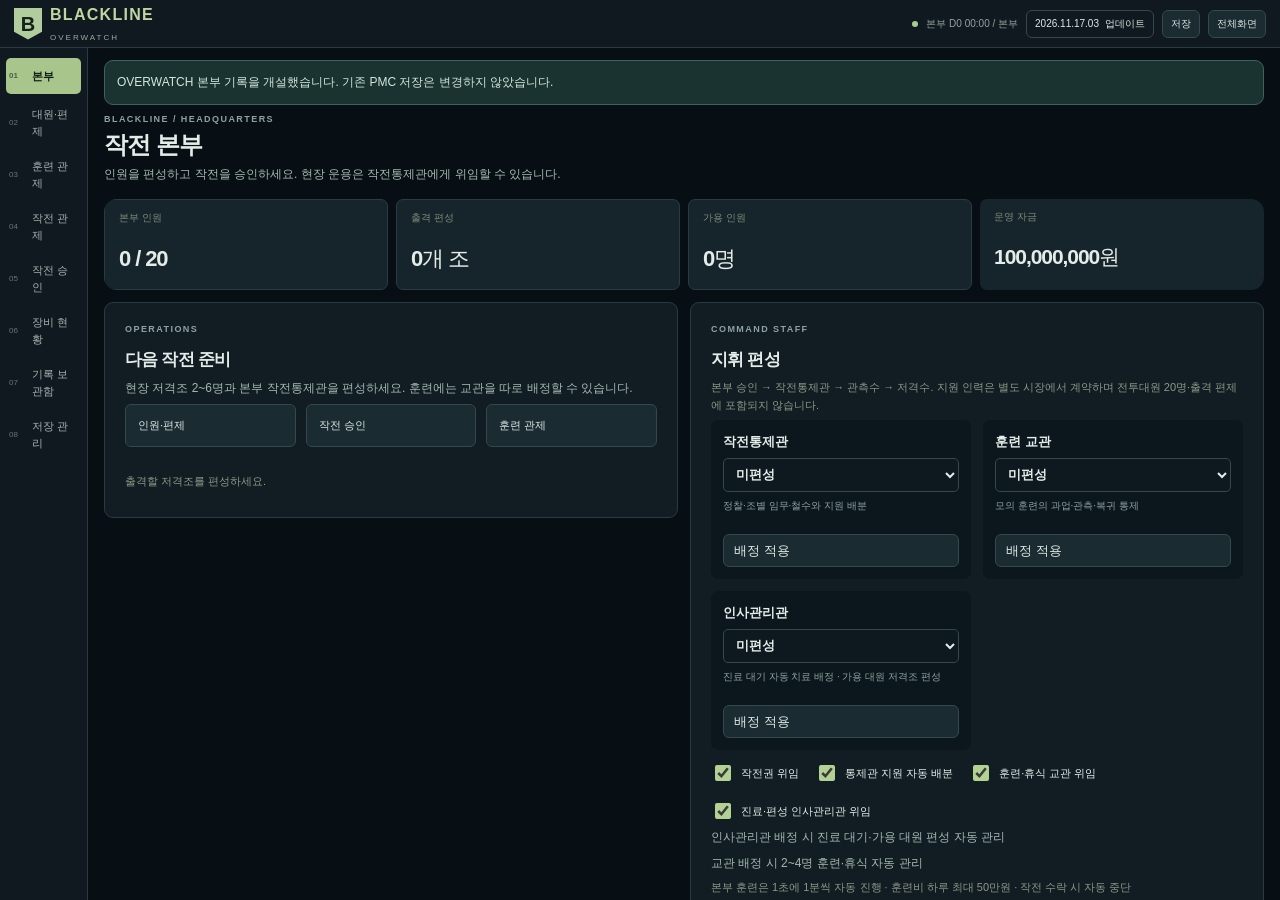
==== index.html @ 2263d729 "Add independent HQ infantry, ordnance, suppression and postpaid operations" ====
<!doctype html>
<html lang="ko">
<head>
<meta charset="utf-8">
<meta name="viewport" content="width=device-width,initial-scale=1,maximum-scale=1,user-scalable=no,viewport-fit=cover">
<meta name="theme-color" content="#0b141a">
<meta name="description" content="BLACKLINE: OVERWATCH — 본부에서 관측수에게 명령하는 저격팀 지휘 시뮬레이션. 실시간 자율 지휘, 입체 전투지도와 시가지, 자세별 대원·교전·피격·처치 연출.">
<meta name="apple-mobile-web-app-capable" content="yes">
<meta name="apple-mobile-web-app-status-bar-style" content="black-translucent">
<title>BLACKLINE: OVERWATCH</title>
<link rel="stylesheet" href="overwatch/app.css?v=2026111703">
<script defer src="overwatch/page-gestures.js?v=2026111703"></script>
<script defer src="save-codec.js?v=2026111703"></script>
<script defer src="overwatch/core.js?v=2026111703"></script>
<script defer src="overwatch/personnel.js?v=2026111703"></script>
<script defer src="overwatch/maps.js?v=2026111703"></script>
<script defer src="overwatch/geometry.js?v=2026111703"></script>
<script defer src="overwatch/command.js?v=2026111703"></script>
<script defer src="overwatch/battle.js?v=2026111703"></script>
<script defer src="overwatch/ordnance.js?v=2026111703"></script>
<script defer src="overwatch/agency.js?v=2026111703"></script>
<script defer src="overwatch/infantry.js?v=2026111703"></script>
<script defer src="overwatch/missions.js?v=2026111703"></script>
<script defer src="overwatch/command-staff.js?v=2026111703"></script>
<script defer src="overwatch/command-staff-view.js?v=2026111703"></script>
<script defer src="overwatch/realtime.js?v=2026111703"></script>
<script defer src="overwatch/vendor/fflate.js?v=2026111703"></script>
<script defer src="overwatch/storage.js?v=2026111703"></script>
<script defer src="overwatch/personnel-view.js?v=2026111703"></script>
<script defer src="overwatch/command-view.js?v=2026111703"></script>
<script defer src="overwatch/vendor/three.min.js?v=2026111703"></script>
<script defer src="overwatch/motion.js?v=2026111703"></script>
<script defer src="overwatch/sprites.js?v=2026111703"></script>
<script defer src="overwatch/illustrated-renderer.js?v=2026111703"></script>
<script defer src="overwatch/field-renderer.js?v=2026111703"></script>
<script defer src="overwatch/audio.js?v=2026111703"></script>
<script defer src="overwatch/field-view.js?v=2026111703"></script>
<script defer src="overwatch/missions-view.js?v=2026111703"></script>
<script defer src="overwatch/updates.js?v=2026111703"></script>
<script defer src="overwatch/app.js?v=2026111703"></script>
<link rel="stylesheet" href="overwatch/game-shell.css?v=2026111703">
</head>
<body>
<a class="skip-link" href="#main">본문으로 이동</a>
<div id="overwatch-root"><main><h1>BLACKLINE: OVERWATCH</h1><p>본부 기록을 불러오는 중입니다.</p></main></div>
<noscript>본부와 저장 관리를 사용하려면 JavaScript를 켜 주세요. 기존 저장 데이터는 변경되지 않습니다.</noscript>
</body>
</html>
---- overwatch/app.css ----
:root {
  color-scheme: light;
  --bg: #f2f4ef;
  --paper: #fff;
  --ink: #24382e;
  --muted: #748177;
  --line: #dde4dc;
  --accent: #43604b;
  --soft: #eaf0e7;
  font-family:
    ui-sans-serif,
    -apple-system,
    BlinkMacSystemFont,
    "Segoe UI",
    "Apple SD Gothic Neo",
    "Malgun Gothic",
    sans-serif;
  font-size: 14px;
}
* {
  box-sizing: border-box;
}
body {
  margin: 0;
  background: var(--bg);
  color: var(--ink);
}
button,
input {
  font: inherit;
}
button,
.file-button {
  border: 1px solid #d6dfd3;
  background: #fff;
  color: var(--accent);
  border-radius: 9px;
  padding: 11px 15px;
  cursor: pointer;
  text-align: left;
  line-height: 1.4;
}
button:hover,
.file-button:hover {
  background: var(--soft);
}
button:disabled {
  cursor: default;
  opacity: 0.45;
}
button:focus-visible,
a:focus-visible,
input:focus-visible,
.file-button:focus-within {
  outline: 3px solid #78a29a;
  outline-offset: 3px;
}
a {
  color: inherit;
}
p {
  line-height: 1.8;
  margin: 12px 0;
  color: #66746a;
}
h1,
h2,
h3 {
  font-weight: 650;
  letter-spacing: -0.045em;
  line-height: 1.3;
  margin: 0 0 14px;
}
h1 {
  font-size: 34px;
}
h2 {
  font-size: 20px;
}
h3 {
  font-size: 15px;
}
small {
  font-size: 11px;
}
.topbar {
  height: 90px;
  border-bottom: 1px solid var(--line);
  display: flex;
  align-items: center;
  justify-content: space-between;
  gap: 20px;
  padding: 0 36px;
  background: #fafcf8;
  position: relative;
  z-index: 3;
}
.brand {
  display: flex;
  gap: 12px;
  align-items: center;
  text-decoration: none;
  font-size: 19px;
  font-weight: 780;
  letter-spacing: 0.08em;
  white-space: nowrap;
}
.brand small {
  display: block;
  margin-top: 5px;
  font-size: 10px;
  font-weight: 500;
  letter-spacing: 0.35em;
  color: #7b8e77;
}
.brand-emblem {
  width: 40px;
  height: 44px;
  display: grid;
  place-items: center;
  background: #42604a;
  color: #fff;
  clip-path: polygon(0 0, 100% 0, 100% 76%, 50% 100%, 0 76%);
  font-size: 23px;
  letter-spacing: 0;
}
.topbar-status {
  display: flex;
  align-items: center;
  gap: 9px;
  font-size: 11px;
  color: var(--muted);
}
.status-dot {
  width: 6px;
  height: 6px;
  background: #8da385;
  border-radius: 50%;
}
.quiet {
  padding: 8px 10px;
  background: transparent;
  font-size: 11px;
}
.workspace {
  display: grid;
  grid-template-columns: 220px minmax(0, 1fr);
  max-width: 1660px;
  margin: auto;
  min-height: calc(100dvh - 90px);
}
.sidebar {
  border-right: 1px solid var(--line);
  padding: 38px 22px;
  display: flex;
  flex-direction: column;
  gap: 26px;
}
.eyebrow {
  display: block;
  font-size: 10px;
  letter-spacing: 0.16em;
  color: #7c8b79;
  font-weight: 550;
}
.sidebar > .eyebrow {
  font-size: 9px;
  letter-spacing: 0.1em;
}
.sidebar nav {
  display: flex;
  flex-direction: column;
  gap: 8px;
}
.sidebar nav button {
  border: 0;
  background: transparent;
  padding: 15px 12px;
  color: #7b887b;
  font-size: 12px;
  display: flex;
  gap: 14px;
  align-items: center;
}
.sidebar nav button span {
  font-size: 10px;
  color: #a1ac9d;
}
.sidebar nav button[aria-current] {
  background: #e3ebde;
  color: #3e5e43;
  font-weight: 700;
}
.sidebar-foot {
  margin-top: auto;
  line-height: 2;
  font-size: 9px;
  letter-spacing: 0.08em;
  color: #8b9887;
  padding: 35px 12px 0;
  border-top: 1px solid var(--line);
}
main {
  padding: 32px 38px 20px;
  min-width: 0;
  outline: none;
}
.breadcrumb {
  color: #899582;
  font-size: 10px;
  letter-spacing: 0.07em;
  margin-bottom: 26px;
}
.hq-hero {
  display: grid;
  grid-template-columns: 1fr 44%;
  gap: 24px;
  padding: 28px 0 38px;
  align-items: center;
}
.hq-hero h1 {
  font-size: clamp(30px, 3vw, 48px);
  line-height: 1.25;
  letter-spacing: -0.06em;
  margin-top: 20px;
}
.hq-hero p {
  font-size: 12px;
  line-height: 2;
}
.build-tag,
.status-pill {
  display: inline-block;
  color: #66805b;
  background: #e6eddf;
  border: 1px solid #d7e2ce;
  padding: 7px 11px;
  border-radius: 7px;
  font-size: 10px;
}
.terrain-preview {
  background:
    linear-gradient(0deg, #eef3e0bb, transparent 50%),
    url("../images/maps/mountain.webp") center/cover;
  min-height: 280px;
  border-radius: 18px;
  position: relative;
  border: 7px solid #fff;
  box-shadow: 0 8px 24px #20351a08;
  filter: saturate(0.6);
}
.terrain-preview span {
  position: absolute;
  bottom: 10px;
  left: 10px;
  right: 10px;
  font-size: 9px;
  line-height: 1.5;
  color: #4f6746;
  background: #ffffffd9;
  padding: 7px;
  border-radius: 5px;
}
.metrics {
  display: grid;
  grid-template-columns: repeat(4, minmax(0, 1fr));
  border: 1px solid var(--line);
  border-radius: 13px;
  background: #fff;
  margin-bottom: 27px;
  overflow: hidden;
}
.metrics article {
  display: flex;
  flex-direction: column;
  gap: 13px;
  padding: 23px;
  border-right: 1px solid var(--line);
}
.metrics article:last-child {
  border: 0;
}
.metrics small {
  color: #7f8c79;
}
.metrics strong {
  font-size: 26px;
  letter-spacing: -0.05em;
  font-weight: 550;
}
.metrics span {
  font-size: 10px;
  line-height: 1.7;
  color: #899382;
}
.two-column {
  display: grid;
  grid-template-columns: repeat(2, minmax(0, 1fr));
  gap: 20px;
}
.panel {
  background: #fff;
  border: 1px solid var(--line);
  padding: 25px;
  border-radius: 13px;
  margin-bottom: 20px;
  min-width: 0;
}
.panel > .eyebrow,
.section-heading > .eyebrow {
  margin-bottom: 13px;
}
.panel p {
  font-size: 12px;
}
.command-chain {
  padding: 0;
  list-style: none;
  margin-top: 25px;
}
.command-chain li {
  padding: 0 0 20px 22px;
  position: relative;
  border-left: 1px solid #d5dfd0;
  margin-left: 4px;
}
.command-chain li:last-child {
  padding-bottom: 0;
  border: 0;
}
.command-chain li::before {
  content: "";
  position: absolute;
  left: -4px;
  top: 5px;
  width: 7px;
  height: 7px;
  border: 1px solid #8fa484;
  background: #fff;
  border-radius: 50%;
}
.command-chain b,
.command-chain span {
  display: block;
}
.command-chain b {
  font-size: 12px;
  font-weight: 600;
}
.command-chain span {
  font-size: 11px;
  color: #8a9584;
  line-height: 1.7;
  margin-top: 7px;
}
.plain-list {
  padding-left: 18px;
  color: #75856d;
  line-height: 2.5;
  font-size: 12px;
  margin: 23px 0;
}
.muted {
  font-size: 11px !important;
  color: #8d9887 !important;
}
.page-title {
  padding: 15px 0 28px;
}
.page-title h1 {
  margin-top: 15px;
}
.page-title p {
  font-size: 12px;
}
.empty-state {
  background: #fff;
  border: 1px solid var(--line);
  border-radius: 15px;
  padding: 40px;
  margin: 12px 0 28px;
  max-width: 900px;
}
.empty-state h2 {
  margin-top: 17px;
}
.empty-state p {
  max-width: 620px;
  font-size: 13px;
}
.phase-note {
  font-size: 11px;
  color: #9aab8d;
  display: block;
  margin-top: 26px;
}
.squad-grid {
  display: grid;
  grid-template-columns: repeat(3, minmax(0, 1fr));
  gap: 16px;
}
.squad h2 {
  font-size: 17px;
  margin: 18px 0 24px;
  color: #7e9073;
}
.squad p {
  display: flex;
  justify-content: space-between;
  font-size: 11px;
  gap: 10px;
}
.squad p strong {
  font-weight: 500;
  color: #677e5d;
}
.squad small {
  font-size: 10px;
  color: #9aa78e;
  line-height: 1.8;
}
.personnel-list {
  padding: 0;
  list-style: none;
}
.personnel-list li {
  padding: 15px 0;
  display: flex;
  justify-content: space-between;
  gap: 20px;
  border-bottom: 1px solid var(--line);
}
.personnel-list li div > span {
  display: block;
  margin-top: 8px;
  font-size: 11px;
  color: #8b9b81;
}
.archive-grid {
  display: grid;
  grid-template-columns: 1fr 1fr;
  gap: 20px;
}
.archive-grid article {
  padding: 18px;
  border: 1px solid var(--line);
  border-radius: 10px;
  background: #fafcf8;
}
code {
  font-size: 10px;
  overflow-wrap: anywhere;
  color: #829276;
}
.event-log {
  list-style: none;
  padding: 0;
}
.event-log li {
  display: flex;
  gap: 22px;
  padding: 17px 0;
  border-bottom: 1px solid var(--line);
  font-size: 12px;
}
.event-log time {
  font-size: 10px;
  color: #8d9e7f;
}
.event-log small {
  display: block;
  margin-top: 10px;
  font-size: 9px;
  color: #90a080;
  overflow-wrap: anywhere;
}
.event-log strong {
  font-weight: 500;
}
.storage-summary {
  display: flex;
  justify-content: space-between;
  align-items: center;
  gap: 20px;
}
.storage-summary p,
.storage-summary small {
  overflow-wrap: anywhere;
}
.storage-summary .eyebrow {
  margin-bottom: 12px;
}
.storage-summary p {
  font-size: 11px;
}
.status-pill {
  white-space: nowrap;
  flex-shrink: 0;
}
.actions {
  display: flex;
  flex-direction: column;
  align-items: stretch;
  gap: 10px;
}
.file-button {
  position: relative;
  display: block;
  overflow: hidden;
}
.file-button input {
  position: absolute;
  inset: 0;
  opacity: 0;
  width: 100%;
  cursor: pointer;
}
.setting {
  display: flex;
  gap: 10px;
  align-items: center;
  font-size: 12px;
}
.caution {
  background: #f9faf4;
}
.notice {
  padding: 13px 17px;
  border: 1px solid #d7e3ce;
  background: #ebf2e6;
  color: #697f5b;
  border-radius: 9px;
  font-size: 12px;
  line-height: 1.9;
  margin-bottom: 18px;
  overflow-wrap: anywhere;
}
.notice.error {
  color: #966d41;
  background: #f8f0e3;
  border-color: #ecddc4;
}
.notice button {
  margin-left: 10px;
  font-size: 11px;
}
footer {
  font-size: 10px;
  color: #a1ac98;
  border-top: 1px solid var(--line);
  padding: 24px 0;
  margin-top: 34px;
  line-height: 1.8;
}
.skip-link {
  position: fixed;
  top: -60px;
  left: 16px;
  z-index: 50;
  background: #fff;
  padding: 12px;
}
.skip-link:focus {
  top: 10px;
}
[data-reduced-motion="true"] * {
  scroll-behavior: auto !important;
  transition: none !important;
  animation: none !important;
}
@media (max-width: 1050px) {
  .workspace {
    grid-template-columns: 185px minmax(0, 1fr);
  }
  main {
    padding: 26px;
  }
  .sidebar {
    padding: 32px 16px;
  }
  .hq-hero {
    grid-template-columns: 1fr;
  }
  .terrain-preview {
    min-height: 170px;
  }
  .metrics {
    grid-template-columns: 1fr 1fr;
  }
  .metrics article:nth-child(2) {
    border-right: 0;
  }
  .metrics article:nth-child(-n + 2) {
    border-bottom: 1px solid var(--line);
  }
  .two-column {
    grid-template-columns: 1fr;
  }
  .squad-grid {
    grid-template-columns: 1fr;
  }
  .storage-summary {
    align-items: flex-start;
    flex-direction: column;
  }
}
@media (max-width: 650px) {
  .topbar {
    height: auto;
    min-height: 82px;
    padding: 18px 18px;
    gap: 10px;
    flex-wrap: wrap;
  }
  .brand {
    font-size: 16px;
  }
  .brand small {
    font-size: 8px;
  }
  .brand-emblem {
    width: 33px;
    height: 37px;
    font-size: 20px;
  }
  .topbar-status {
    font-size: 9px;
    gap: 5px;
  }
  .topbar-status > span:not(.status-dot) {
    display: none;
  }
  .quiet {
    font-size: 9px;
    padding: 8px;
  }
  .workspace {
    display: block;
  }
  .sidebar {
    padding: 12px 15px;
    border: 0;
    border-bottom: 1px solid var(--line);
    background: #f8faf5;
    display: block;
  }
  .sidebar > .eyebrow,
  .sidebar-foot {
    display: none;
  }
  .sidebar nav {
    display: grid;
    grid-template-columns: repeat(3, minmax(0, 1fr));
    gap: 5px;
  }
  .sidebar nav button {
    font-size: 11px;
    padding: 10px 8px;
    gap: 7px;
    white-space: nowrap;
  }
  .sidebar nav button span {
    font-size: 8px;
  }
  main {
    padding: 22px 17px;
  }
  .breadcrumb {
    margin-bottom: 16px;
    font-size: 9px;
  }
  .hq-hero {
    padding-top: 12px;
    gap: 20px;
  }
  .hq-hero h1 {
    font-size: 34px;
  }
  .terrain-preview {
    min-height: 160px;
  }
  .metrics article {
    padding: 18px;
    gap: 10px;
  }
  .metrics strong {
    font-size: 23px;
  }
  .metrics span {
    font-size: 9px;
  }
  .panel {
    padding: 20px;
  }
  .empty-state {
    padding: 26px;
  }
  .empty-state h2 {
    font-size: 19px;
  }
  .page-title h1 {
    font-size: 28px;
  }
  .archive-grid {
    grid-template-columns: 1fr;
  }
  .event-log {
    overflow-wrap: anywhere;
  }
  footer {
    padding-bottom: env(safe-area-inset-bottom);
  }
}
/* Personnel phase: real recruitment, pair selection and HQ activities. */
.personnel-subnav {
  display: flex;
  gap: 8px;
  flex-wrap: wrap;
  margin: 0 0 22px;
}
.personnel-subnav button[aria-current] {
  background: #e3ebde;
  font-weight: 700;
}
.personnel-section-title {
  display: flex;
  justify-content: space-between;
  align-items: center;
  gap: 18px;
  flex-wrap: wrap;
}
.personnel-section-title h2 {
  margin: 8px 0;
}
.personnel-section-title button {
  font-size: 12px;
}
.hq-activities {
  border-color: #cfdcc9;
  background: #fafdf7;
}
.activity-list {
  display: grid;
  gap: 10px;
  margin-top: 15px;
}
.activity-list article {
  display: flex;
  align-items: center;
  justify-content: space-between;
  gap: 15px;
  background: white;
  padding: 16px;
  border: 1px solid #e2e8dc;
  border-radius: 10px;
}
.activity-list article > div {
  flex: 1;
  min-width: 0;
}
.activity-list strong,
.activity-list span,
.activity-list small {
  display: block;
}
.activity-list span {
  font-size: 11px;
  color: #798770;
  margin-top: 6px;
}
.activity-list small {
  font-size: 10px;
  color: #9aa68f;
  margin: 6px 0;
}
.activity-list progress {
  width: 100%;
  height: 5px;
  accent-color: #698b5d;
  border: 0;
}
.member-grid,
.recruit-grid {
  display: grid;
  grid-template-columns: repeat(3, minmax(0, 1fr));
  gap: 17px;
}
.hq-member-card {
  padding: 23px;
  border: 1px solid var(--line);
  border-radius: 14px;
  background: #fff;
  min-width: 0;
}
.hq-member-card > small {
  color: #92a088;
  display: block;
  margin: 18px 0 10px;
  font-size: 9px;
  overflow-wrap: anywhere;
}
.hq-member-card h2 {
  font-size: 24px;
  margin-top: 12px;
  margin-bottom: 7px;
}
.hq-member-card p {
  font-size: 11px;
  line-height: 1.8;
}
.member-card-header {
  display: flex;
  justify-content: space-between;
  align-items: center;
  gap: 10px;
  font-size: 11px;
  color: #7e9072;
}
.member-avatar {
  display: grid;
  place-items: center;
  width: 42px;
  height: 47px;
  background: #eef3e9;
  border: 1px solid #dde6d4;
  border-radius: 10px;
  font-size: 21px;
  color: #78906c;
}
.member-status,
.tier-badge {
  display: inline-block;
  font-size: 10px;
  padding: 6px 9px;
  border-radius: 5px;
  background: #eef3e9;
  color: #779267;
}
.member-status.limited {
  background: #f7f0e4;
  color: #a28d67;
}
.member-skill-summary {
  display: flex;
  justify-content: space-between;
  gap: 9px;
  background: #f4f7f0;
  border-radius: 8px;
  padding: 12px 9px;
  margin: 17px 0;
}
.member-skill-summary span {
  font-size: 10px;
  color: #88987b;
}
.member-skill-summary b {
  display: block;
  font-size: 17px;
  color: #5c7850;
  margin-top: 5px;
  font-weight: 500;
}
.member-condition {
  display: flex;
  gap: 14px;
  font-size: 10px;
  color: #8e9c83;
}
.member-availability {
  color: #91a283;
  font-size: 10px !important;
  min-height: 36px;
}
.hq-member-card > button {
  width: 100%;
  margin-top: 7px;
  font-size: 11px;
}
.inline-actions {
  display: flex;
  flex-wrap: wrap;
  gap: 8px;
}
.inline-actions button {
  font-size: 11px;
  flex: 1;
  min-width: 80px;
}
.contract-term,
.squad label,
.activity-form label {
  display: flex;
  flex-direction: column;
  gap: 8px;
  font-size: 11px;
  color: #819576;
  margin: 12px 0;
}
select,
input[type="search"] {
  min-width: 0;
  max-width: 100%;
  background: #fff;
  color: #47623c;
  border: 1px solid #d4dfcb;
  border-radius: 7px;
  font: inherit;
  padding: 10px 11px;
  font-size: 12px;
}
.squad form button {
  width: 100%;
  font-size: 12px;
}
.squad p {
  display: block;
}
.squad .inline-actions button {
  flex-basis: 100%;
  font-size: 10px;
}
.personnel-search {
  display: block;
  max-width: 400px;
  margin: 0 0 20px;
  font-size: 11px;
  color: #819476;
}
.personnel-search input {
  display: block;
  width: 100%;
  margin-top: 9px;
}
.dossier-backdrop {
  position: fixed;
  inset: 0;
  z-index: 30;
  background: #34452d55;
  display: flex;
  align-items: center;
  justify-content: center;
  padding: 24px;
}
.personnel-dossier {
  background: #f4f6ef;
  border: 1px solid #e1e8d8;
  border-radius: 16px;
  width: min(1080px, 100%);
  height: min(920px, calc(100dvh - 48px));
  display: flex;
  flex-direction: column;
  min-height: 0;
  box-shadow: 0 15px 60px #20341b22;
}
.personnel-dossier > header {
  padding: 24px 28px;
  display: flex;
  align-items: flex-start;
  justify-content: space-between;
  gap: 15px;
  border-bottom: 1px solid #dae4d2;
  background: #fbfdf8;
  border-radius: 16px 16px 0 0;
  flex-shrink: 0;
}
.personnel-dossier h1 {
  font-size: 30px;
  margin: 10px 0 5px;
}
.personnel-dossier header p {
  font-size: 12px;
  margin-bottom: 0;
}
.personnel-dossier header .eyebrow {
  font-size: 9px;
  overflow-wrap: anywhere;
}
.dossier-content {
  padding: 25px 28px;
  overflow: auto;
  overscroll-behavior: contain;
  min-height: 0;
}
.dossier-two-columns {
  display: grid;
  grid-template-columns: 1fr 1fr;
  gap: 16px;
}
.dossier-two-columns .panel {
  margin-bottom: 16px;
}
.dossier-skills {
  display: grid;
  grid-template-columns: repeat(3, minmax(0, 1fr));
  gap: 18px 22px;
}
.dossier-skills label {
  display: flex;
  justify-content: space-between;
  font-size: 11px;
  color: #849577;
}
.dossier-skills b {
  font-weight: 550;
  color: #526d47;
}
.dossier-skills progress {
  width: 100%;
  height: 6px;
  accent-color: #809c6f;
  margin-top: 10px;
}
.activity-form {
  display: flex;
  align-items: flex-end;
  gap: 10px;
  flex-wrap: wrap;
  margin-bottom: 15px;
}
.activity-form label {
  flex: 1;
  min-width: 120px;
  margin-bottom: 0;
}
.activity-form button {
  font-size: 12px;
  margin-bottom: 0;
}
.personnel-dossier-open {
  overflow: hidden;
}
.metrics article:last-child strong {
  font-size: 21px;
  overflow-wrap: anywhere;
}
.personnel-dossier .event-log,
.personnel-dossier .plain-list {
  overflow-wrap: anywhere;
}
button:disabled,
select:disabled {
  cursor: not-allowed;
  opacity: 0.45;
}
@media (max-width: 1150px) {
  .member-grid,
  .recruit-grid {
    grid-template-columns: repeat(2, minmax(0, 1fr));
  }
}
@media (max-width: 650px) {
  .member-grid,
  .recruit-grid,
  .dossier-two-columns {
    grid-template-columns: 1fr;
  }
  .personnel-subnav {
    display: grid;
    grid-template-columns: 1fr 1fr;
  }
  .personnel-subnav button {
    font-size: 11px;
    text-align: center;
    padding: 10px 7px;
  }
  .hq-member-card {
    padding: 20px;
  }
  .dossier-backdrop {
    padding: 0;
  }
  .personnel-dossier {
    width: 100%;
    height: 100dvh;
    border: 0;
    border-radius: 0;
  }
  .personnel-dossier > header {
    padding: 18px 17px;
    border-radius: 0;
  }
  .personnel-dossier h1 {
    font-size: 25px;
  }
  .dossier-content {
    padding: 18px 15px;
  }
  .dossier-skills {
    grid-template-columns: 1fr 1fr;
  }
  .activity-form {
    display: grid;
    grid-template-columns: 1fr;
  }
  .activity-form label {
    min-width: 0;
  }
  .activity-form button {
    margin-top: 3px;
  }
  .personnel-section-title > button {
    width: 100%;
    text-align: center;
  }
  .metrics article:last-child strong {
    font-size: 17px;
  }
  .activity-list article {
    padding: 12px;
    gap: 10px;
  }
  .activity-list article button {
    padding: 8px 10px;
    font-size: 11px;
  }
}
/* Event-driven command range; no animation loop or hidden-world renderer. */
.command-layout {
  display: grid;
  grid-template-columns: minmax(0, 1.6fr) minmax(260px, 1fr);
  gap: 20px;
  align-items: start;
}
.command-map {
  display: block;
  width: 100%;
  height: auto;
  border: 1px solid #d5dfce;
  border-radius: 12px;
  touch-action: pan-y;
  cursor: crosshair;
}
.range-map-panel {
  padding: 18px;
}
.range-terrain-label {
  font-size: 21px;
  fill: #63735a;
}
.range-unit-label {
  font-size: 18px;
  fill: #294c36;
  paint-order: stroke;
  stroke: #f8fff3;
  stroke-width: 5px;
  font-weight: 600;
}
.range-friend.stale {
  opacity: 0.45;
}
.range-contact.expired {
  opacity: 0.25;
}
.range-time-controls {
  display: flex;
  gap: 9px;
  flex-wrap: wrap;
}
.range-time-controls button {
  flex: 1;
  font-size: 12px;
}
.range-time-controls p {
  width: 100%;
}
.command-layout form {
  display: grid;
  grid-template-columns: 1fr 1fr;
  gap: 12px;
}
.command-layout form > button {
  grid-column: 1/-1;
}
.command-layout label:not(.setting) {
  display: flex;
  flex-direction: column;
  gap: 8px;
  font-size: 11px;
  color: #71836b;
}
.coordinate-inputs {
  display: grid;
  grid-template-columns: 1fr 1fr;
  gap: 10px;
}
.coordinate-inputs input {
  width: 100%;
  min-width: 0;
  padding: 10px;
  background: white;
  border: 1px solid #d4dfcb;
  border-radius: 7px;
  color: #47623c;
}
.command-comms {
  position: sticky;
  top: 16px;
  padding: 20px;
}
.command-radio-list {
  max-height: 70dvh;
  overflow: auto;
  overscroll-behavior: contain;
  list-style: none;
  padding: 0;
  margin: 0;
}
.command-radio-list li {
  border-left: 2px solid #c5d2bb;
  border-bottom: 1px solid #e4eadf;
  padding: 14px 10px;
  margin-bottom: 12px;
  overflow-wrap: anywhere;
}
.radio-route {
  display: flex;
  gap: 8px;
  align-items: center;
  font-size: 12px;
}
.radio-route strong {
  font-weight: 600;
  flex: 1;
  min-width: 0;
}
.radio-route small {
  display: block;
  color: #93a18a;
  font-size: 9px;
  margin-top: 5px;
}
.radio-meta {
  font-size: 9px;
  color: #89977e;
  margin-top: 12px;
  line-height: 1.8;
}
.command-radio-list p {
  font-size: 12px;
  line-height: 1.8;
}
.command-radio-list details {
  font-size: 10px;
  color: #91a284;
}
.range-known-roster {
  display: grid;
  grid-template-columns: 1fr 1fr;
  gap: 10px;
}
.range-known-roster article {
  padding: 13px;
  border: 1px solid #dfe6d7;
  border-radius: 8px;
  min-width: 0;
}
.range-known-roster b,
.range-known-roster span,
.range-known-roster small {
  display: block;
  overflow-wrap: anywhere;
}
.range-known-roster b {
  font-size: 12px;
}
.range-known-roster span {
  font-size: 11px;
  color: #7b8e71;
  margin: 9px 0;
}
.range-known-roster small {
  font-size: 10px;
  color: #95a28b;
}
.range-order-list {
  padding: 0;
  list-style: none;
}
.range-order-list li {
  display: flex;
  flex-direction: column;
  gap: 8px;
  padding: 12px 0;
  border-bottom: 1px solid #e2e8dc;
  font-size: 12px;
}
.range-order-list span {
  font-size: 11px;
  color: #90a082;
}
@media (max-width: 1100px) {
  .command-layout {
    grid-template-columns: 1fr;
  }
  .command-comms {
    position: static;
  }
  .command-radio-list {
    max-height: 450px;
  }
}
@media (max-width: 650px) {
  .command-layout form {
    grid-template-columns: 1fr;
  }
  .range-known-roster {
    grid-template-columns: 1fr;
  }
  .command-comms {
    padding: 18px;
  }
  .range-map-panel {
    padding: 12px;
  }
  .range-time-controls button {
    padding: 10px 7px;
    font-size: 11px;
  }
  .range-unit-label {
    font-size: 24px;
  }
}
/* Keep the accessibility shortcut out of captures and scroll areas until focused. */
.skip-link:not(:focus) {
  clip-path: inset(50%);
  width: 1px;
  height: 1px;
  overflow: hidden;
}
.range-archived-report {
  padding: 14px 0;
  border-bottom: 1px solid var(--line);
  font-size: 12px;
}
.range-archived-report summary {
  cursor: pointer;
  line-height: 1.8;
}
.range-archived-report .plain-list {
  max-height: 360px;
  overflow: auto;
}
.field-layout {
  display: grid;
  grid-template-columns: minmax(0, 1.65fr) minmax(270px, 1fr);
  gap: 20px;
  align-items: start;
}
.field-stage {
  padding: 12px;
  overflow: hidden;
}
.field-stage-toolbar {
  display: flex;
  justify-content: space-between;
  align-items: center;
  gap: 10px;
  flex-wrap: wrap;
  padding: 8px;
}
.field-stage-toolbar > span {
  font-size: 13px;
  font-weight: 650;
  color: #5b7950;
}
.field-stage-toolbar > div {
  display: flex;
  flex-wrap: wrap;
  gap: 5px;
}
.field-stage-toolbar button {
  font-size: 10px;
  padding: 8px;
}
.field-viewport {
  width: 100%;
  height: 420px;
  min-height: 200px;
  position: relative;
  background: #e6eddf;
  border-radius: 10px;
  overflow: hidden;
  touch-action: none;
}
.field-viewport canvas,
.field-viewport svg {
  display: block;
  width: 100%;
  height: 100%;
}
.field-stage-caption {
  font-size: 10px;
  color: #819375;
  padding: 12px 6px 4px;
}
.field-controls {
  display: flex;
  gap: 7px;
  flex-wrap: wrap;
}
.field-controls button {
  font-size: 11px;
  padding: 9px 11px;
}
.field-label {
  display: flex;
  flex-direction: column;
  gap: 8px;
  max-width: 300px;
  font-size: 12px;
  margin: 16px 0;
}
.field-layout form {
  display: grid;
  grid-template-columns: 1fr 1fr;
  gap: 12px;
}
.field-layout form label {
  display: flex;
  flex-direction: column;
  gap: 8px;
  font-size: 11px;
  color: #849679;
}
.field-layout form input {
  min-width: 0;
  width: 100%;
  padding: 10px;
  border: 1px solid #d4dfcb;
  border-radius: 7px;
  background: white;
  color: #47623c;
}
.field-person {
  display: flex;
  gap: 14px;
  padding: 15px 0;
  border-bottom: 1px solid var(--line);
}
.field-person > svg {
  flex: 0 0 40px;
  width: 40px;
  height: 100px;
}
.field-person > div {
  min-width: 0;
}
.field-person strong {
  display: block;
  font-size: 12px;
}
.field-person p {
  font-size: 11px;
  line-height: 1.7;
  margin: 7px 0;
}
.field-person small {
  display: block;
  font-size: 10px;
  color: #91a182;
  line-height: 1.7;
  overflow-wrap: anywhere;
}
.field-radio {
  max-height: 450px;
  overflow: auto;
  overscroll-behavior: contain;
  list-style: none;
  padding: 0;
}
.field-radio li {
  border-left: 2px solid #cedbc5;
  padding: 12px;
  margin-bottom: 12px;
  border-bottom: 1px solid #e0e7d9;
}
.field-radio small {
  font-size: 9px;
  color: #8da07e;
  line-height: 1.8;
}
.field-radio p {
  font-size: 11px;
  line-height: 1.8;
}
.field-fullscreen {
  position: fixed;
  inset: 0;
  z-index: 80;
  margin: 0 !important;
  border: 0;
  border-radius: 0;
  padding: env(safe-area-inset-top) env(safe-area-inset-right)
    env(safe-area-inset-bottom) env(safe-area-inset-left);
  display: flex;
  flex-direction: column;
  background: #eef3e8;
}
.field-fullscreen .field-viewport {
  flex: 1;
  height: auto;
  min-height: 0;
  border-radius: 0;
}
.field-fullscreen .field-stage-caption {
  padding: 5px;
  font-size: 9px;
}
.field-fullscreen .field-stage-toolbar {
  flex-shrink: 0;
}
.field-fullscreen .field-stage-toolbar button {
  padding: 7px 9px;
}
@media (max-width: 1150px) {
  .field-layout {
    grid-template-columns: 1fr;
  }
}
@media (max-width: 650px) {
  .field-viewport {
    height: 320px;
  }
  .field-layout form {
    grid-template-columns: 1fr 1fr;
  }
  .field-stage-toolbar button {
    font-size: 9px;
    padding: 7px;
  }
  .field-layout {
    gap: 10px;
  }
  .field-stage-toolbar {
    padding: 5px;
  }
  .field-person > svg {
    flex-basis: 35px;
    width: 35px;
  }
  .field-fullscreen .field-stage-toolbar {
    gap: 5px;
  }
  .field-fullscreen .field-stage-toolbar > span {
    font-size: 11px;
  }
}
@media (orientation: portrait) and (max-width: 650px) {
  .field-fullscreen {
    inset: auto;
    top: 50%;
    left: 50%;
    width: 100dvh;
    height: 100dvw;
    transform: translate(-50%, -50%) rotate(90deg);
  }
}

/* Live radio stays adjacent to the battlefield, including narrow iPhone layouts. */
.field-comms {
  margin-top: 12px;
  padding: 16px 18px;
}
.field-comms h2 {
  margin: 0;
  font-size: 14px;
}
.field-comms .field-radio {
  max-height: 170px;
  margin: 10px 0 0;
  overscroll-behavior: contain;
}
.field-comms .field-radio li {
  padding: 9px 12px;
}
.field-target-hint {
  font-size: 11px;
  color: #58745b;
  margin: 4px 0;
  align-self: center;
}
@media (max-width: 700px) {
  .field-comms .field-radio {
    max-height: 132px;
  }
  .field-stage-toolbar button {
    min-height: 34px;
  }
}
.member-role-art {
  display: inline-block;
  width: 60px;
  height: 80px;
  flex-shrink: 0;

  background-size: 400% 200%;
  background-repeat: no-repeat;
  background-color: transparent;
  border-radius: 0;
}
.member-role-art.sniper {
  background-position: 33.333% 0;
}
.member-role-art.observer {
  background-position: 33.333% 100%;
}
.dossier-role-art {
  width: 78px;
  height: 104px;
}
.field-layout form {
  grid-template-columns: minmax(0, 1fr) minmax(0, 1fr);
}
.field-layout form > *,
.field-layout form label {
  min-width: 0;
}
.field-layout form select {
  width: 100%;
  min-width: 0;
  max-width: 100%;
}
@media (max-width: 650px) {
  .field-layout form {
    grid-template-columns: minmax(0, 1fr);
  }
}
.field-audio-volume {
  display: flex;
  align-items: center;
  gap: 8px;
  color: var(--muted);
  font-size: 10px;
}
.field-audio-volume input {
  width: 75px;
}
.audio-credits {
  font-size: 10px;
  color: var(--muted);
}
.member-role-art {
  background-size: contain;
  background-position: center;
}
.member-role-art.sniper {
  background-image: url("../images/overwatch/sniper-move.webp");
  background-position: center;
}
.member-role-art.observer {
  background-image: url("../images/overwatch/observer-move.webp");
  background-position: center;
}
.field-person-actions {
  display: flex;
  gap: 6px;
  margin-top: 9px;
  flex-wrap: wrap;
}
.field-person-actions button {
  font-size: 10px;
  padding: 6px 9px;
}
[data-field-contacts] {
  max-height: 260px;
  overflow: auto;
  overscroll-behavior: contain;
}
.field-contact {
  display: flex;
  flex-direction: column;
  align-items: flex-start;
  gap: 7px;
  padding: 12px 0;
  border-bottom: 1px solid var(--line);
}
.field-contact strong {
  font-size: 12px;
}
.field-contact small {
  font-size: 10px;
  color: var(--muted);
}
.field-contact button {
  font-size: 10px;
  padding: 6px 9px;
}

.live-contract-grid {
  display: grid;
  grid-template-columns: repeat(auto-fit, minmax(min(100%, 320px), 1fr));
  gap: 16px;
}
.live-money {
  display: grid;
  grid-template-columns: repeat(auto-fit, minmax(140px, 1fr));
  gap: 10px;
  margin: 18px 0;
}
.live-money > div,
.live-report-roster > article {
  padding: 14px;
  border: 1px solid var(--line, #dce3d7);
  border-radius: 10px;
}
.live-money small,
.live-money strong {
  display: block;
}
.live-report-roster {
  display: grid;
  grid-template-columns: repeat(auto-fit, minmax(min(100%, 240px), 1fr));
  gap: 10px;
}
.live-reports > details {
  padding: 14px 0;
  border-bottom: 1px solid var(--line, #dce3d7);
}
.live-field-panel .inline-actions {
  display: flex;
  flex-wrap: wrap;
  gap: 8px;
}

html {
  touch-action: manipulation;
  -webkit-text-size-adjust: 100%;
  text-size-adjust: 100%;
}
@media (max-width: 900px) {
  input,
  select,
  textarea {
    font-size: 16px !important;
  }
}

.field-quick-orders {
  display: flex;
  flex-wrap: wrap;
  gap: 6px;
  margin-top: 10px;
}
.field-quick-orders select {
  max-width: 110px;
  min-width: 0;
  border: 1px solid var(--line);
  border-radius: 8px;
}
.field-quick-orders button {
  padding: 8px 10px;
  font-size: 12px;
}
.field-stale {
  display: block;
  color: #a86532;
  font-size: 12px;
  margin: 5px 0;
}
.field-person details {
  font-size: 12px;
  line-height: 1.7;
  margin: 8px 0;
}
.field-person summary {
  cursor: pointer;
  color: var(--accent);
}
@media (max-width: 600px) {
  .field-stage {
    padding: 12px;
  }
  .field-person {
    padding: 12px 0;
    gap: 10px;
  }
  .field-person > svg {
    width: 30px;
    flex-basis: 30px;
    height: 74px;
  }
  .field-radio p {
    font-size: 13px;
  }
  .field-person p {
    font-size: 12px;
  }
}
---- overwatch/game-shell.css ----
/* Landscape command room. Panels scroll independently; the battlefield owns the available viewport. */
:root {
  color-scheme: dark;
  --bg: #080f14;
  --paper: #111c23;
  --ink: #e4ede9;
  --muted: #8fa39e;
  --line: #293b41;
  --accent: #b9d598;
  --wash: #192c2d;
}
* {
  box-sizing: border-box;
}
html,
body {
  margin: 0;
  width: 100%;
  height: 100%;
  background: var(--bg);
  color: var(--ink);
}
body {
  font:
    13px/1.5 -apple-system,
    BlinkMacSystemFont,
    "Segoe UI",
    sans-serif;
  overflow: hidden;
}
button,
input,
select,
textarea {
  font: inherit;
}
button {
  min-height: 32px;
  border: 1px solid #35484c;
  background: #1a2b31;
  color: #dfe9e4;
  border-radius: 6px;
  padding: 6px 10px;
  box-shadow: none;
}
button:hover {
  background: #29413e;
  border-color: #718b75;
}
button:disabled {
  opacity: 0.4;
}
button[aria-current],
button[aria-pressed="true"] {
  background: #a8c58b !important;
  color: #111e17 !important;
  border-color: #bed3a8;
}
select,
input:not([type="checkbox"]):not([type="range"]),
textarea {
  background: #0e181f;
  color: var(--ink);
  border: 1px solid #35494c;
  border-radius: 5px;
  min-height: 34px;
  padding: 6px 8px;
  max-width: 100%;
}
input[type="checkbox"] {
  accent-color: #b2d293;
  width: 16px;
  height: 16px;
}
p {
  line-height: 1.6;
}
h1,
h2,
h3,
h4,
strong,
b {
  color: #e4ece8;
}
h1 {
  font-size: 24px;
}
h2 {
  font-size: 17px;
}
h3 {
  font-size: 14px;
}
.muted,
.eyebrow,
small,
.breadcrumb {
  color: var(--muted);
}
.eyebrow {
  font-size: 9px;
  letter-spacing: 0.16em;
}
.notice {
  background: #1a3331;
  color: #d5e7dc;
  border-color: #3d6261;
  padding: 10px 12px;
  margin: 0 0 8px;
}
.notice.error {
  background: #3b2823;
  color: #f5c9ae;
  border-color: #895f45;
}
a {
  color: #bed7a1;
}
#overwatch-root {
  height: 100dvh;
  width: 100%;
  max-width: none;
  display: flex;
  flex-direction: column;
  padding: env(safe-area-inset-top) env(safe-area-inset-right)
    env(safe-area-inset-bottom) env(safe-area-inset-left);
}
.topbar {
  height: 48px;
  min-height: 48px;
  padding: 5px 14px;
  border-bottom: 1px solid var(--line);
  background: #10191f;
  display: flex;
  align-items: center;
  justify-content: space-between;
}
.brand {
  gap: 8px;
  font-size: 16px;
  letter-spacing: 0.08em;
}
.brand-emblem {
  width: 28px;
  height: 32px;
  font-size: 20px;
  background: #b1cd9d;
  color: #142219;
}
.brand small {
  font-size: 8px;
  letter-spacing: 0.25em;
  color: #9baa9f;
}
.topbar-status {
  gap: 8px;
  font-size: 10px;
}
.topbar-status button {
  min-height: 28px;
  padding: 3px 8px;
  font-size: 10px;
}
.status-dot {
  background: #a8cd91;
}
.workspace {
  width: 100%;
  max-width: none;
  flex: 1;
  min-height: 0;
  display: grid;
  grid-template-columns: 88px minmax(0, 1fr);
  gap: 0;
  margin: 0;
  padding: 0;
}
.sidebar {
  position: static;
  width: auto;
  min-width: 0;
  max-width: none;
  margin: 0;
  padding: 10px 6px;
  border: 0;
  border-right: 1px solid var(--line);
  border-radius: 0;
  background: #10191f;
  display: flex;
  flex-direction: column;
  overflow: auto;
}
.sidebar > .eyebrow,
.sidebar-foot {
  display: none;
}
.sidebar nav {
  gap: 5px;
}
.sidebar nav button {
  padding: 7px 3px;
  min-height: 36px;
  font-size: 11px;
  border-radius: 5px;
  color: #a3b4b1;
}
.sidebar nav button span {
  font-size: 8px;
  display: block;
  color: inherit;
  opacity: 0.6;
}
.sidebar nav button[aria-current="page"] {
  background: #a8c58b;
  color: #102118;
}
.workspace > main {
  width: 100%;
  max-width: none;
  min-width: 0;
  min-height: 0;
  padding: 12px 16px;
  overflow: auto;
}
.breadcrumb {
  font-size: 9px;
  margin: 0 0 8px;
  line-height: 1.2;
}
.page-title {
  margin: 0 0 14px;
  padding: 0;
}
.page-title h1 {
  margin: 3px 0;
  font-weight: 650;
  letter-spacing: -0.04em;
}
.page-title p {
  margin: 5px 0;
  font-size: 12px;
  max-width: 850px;
}
.panel,
.member-card,
.activity-list > article,
.contract-card,
.personnel-dossier,
.dossier-content,
.profile-card,
.roster-card,
.record-card,
.mission-card {
  background: var(--paper);
  border-color: var(--line);
  box-shadow: none;
  color: var(--ink);
}
.panel {
  border-radius: 9px;
  padding: 16px;
  margin-bottom: 12px;
}
.panel h2 {
  margin: 0 0 8px;
}
.panel p {
  margin: 6px 0;
}
.metrics {
  gap: 8px;
  grid-template-columns: repeat(4, minmax(0, 1fr));
  margin: 0 0 12px;
}
.metrics article {
  padding: 10px 14px;
  background: #15252b;
  border: 1px solid var(--line);
  border-radius: 7px;
}
.metrics strong {
  font-size: 22px;
  margin: 4px 0;
}
.metrics small {
  font-size: 10px;
}
.metrics span {
  font-size: 10px;
}
.hq-dashboard {
  display: grid;
  grid-template-columns: minmax(0, 1.2fr) minmax(0, 1fr);
  gap: 12px;
}
.hq-dashboard > .panel {
  margin: 0;
}
.staff-assignments {
  display: grid;
  grid-template-columns: repeat(2, minmax(0, 1fr));
  gap: 12px;
}
.staff-assignments form {
  display: flex;
  flex-direction: column;
  gap: 6px;
  padding: 12px;
  background: #0c171d;
  border-radius: 7px;
}
.staff-assignments label {
  display: flex;
  flex-direction: column;
  gap: 6px;
  font-weight: 600;
}
.staff-assignments small {
  font-size: 10px;
  min-height: 30px;
}
.staff-toggles {
  display: flex;
  gap: 16px;
  flex-wrap: wrap;
  margin-top: 12px;
}
.staff-toggles label,
.field-control-staff label {
  display: flex;
  gap: 7px;
  align-items: center;
  font-size: 11px;
}
.staff-panel > .muted {
  font-size: 11px;
}
.hq-terrain {
  margin-top: 16px;
  height: 180px;
  border-radius: 6px;
  background:
    linear-gradient(0deg, #10202750, #10202710),
    url("../images/maps/regional.webp") center/cover;
}
.personnel-subnav {
  margin-bottom: 10px;
  gap: 6px;
}
.personnel-subnav button {
  padding: 6px 10px;
}
.member-grid {
  grid-template-columns: repeat(auto-fit, minmax(245px, 1fr));
  gap: 10px;
}
.member-card {
  padding: 12px;
  border-radius: 8px;
}
.member-card .inline-actions {
  gap: 5px;
}
.member-card button {
  font-size: 11px;
  padding: 5px 8px;
}
.personnel-search {
  margin: 8px 0;
}
.hq-activities {
  padding: 12px;
}
.activity-list {
  gap: 8px;
}
.activity-list > article {
  padding: 10px;
}
.personnel-dossier {
  inset: 4dvh 8vw;
  max-height: 92dvh;
  width: auto;
  max-width: 1100px;
  border-radius: 12px;
  overflow: hidden;
}
.dossier-header,
.dossier-tabs {
  background: #14232a;
  border-color: var(--line);
  padding: 12px;
}
.dossier-content {
  overflow: auto;
  min-height: 0;
}
.dossier-content section,
.dossier-content article {
  background: transparent;
  border-color: var(--line);
}
.dossier-tabs button {
  font-size: 12px;
}
.status-pill {
  color: #bed29d;
  background: #203a32;
  border: 1px solid #36574a;
}
.personnel-field,
.dossier-label {
  color: var(--muted);
}
footer {
  display: none;
}
.rotate-hint {
  display: none;
}
/* A live operation fills the remaining room instead of producing a long web page. */
.battle-screen {
  display: flex;
  flex-direction: column;
  overflow: hidden !important;
  padding: 8px 10px !important;
}
.battle-screen > .breadcrumb {
  display: none;
}
.battle-screen > .page-title {
  display: flex;
  gap: 10px;
  align-items: center;
  flex-shrink: 0;
  min-height: 24px;
  margin: 0 0 5px;
}
.battle-screen > .page-title .eyebrow {
  display: none;
}
.battle-screen > .page-title h1 {
  font-size: 15px;
  margin: 0;
}
.battle-screen > .page-title p {
  display: none;
}
.field-layout {
  display: grid !important;
  grid-template-columns: minmax(0, 1fr) minmax(235px, 27%);
  gap: 8px;
  flex: 1;
  min-height: 0;
  margin: 0;
}
.field-layout > section {
  display: flex;
  flex-direction: column;
  gap: 6px;
  min-width: 0;
  min-height: 0;
}
.field-stage {
  display: flex;
  flex-direction: column;
  flex: 1;
  min-height: 0;
  padding: 7px;
  margin: 0;
  border-radius: 8px;
  overflow: hidden;
}
.field-stage-toolbar {
  display: flex;
  flex-wrap: wrap;
  align-items: center;
  justify-content: space-between;
  gap: 5px;
  margin: 0 0 5px;
}
.field-stage-toolbar > span {
  font-size: 11px;
  white-space: nowrap;
  letter-spacing: 0.03em;
  color: #c9dba8;
}
.field-stage-toolbar > div {
  display: flex;
  gap: 4px;
  flex-wrap: wrap;
}
.field-stage-toolbar button {
  min-height: 27px;
  min-width: 27px;
  padding: 3px 6px;
  font-size: 10px;
  border-radius: 4px;
}
.field-viewport {
  flex: 1;
  height: auto !important;
  min-height: 80px;
  aspect-ratio: auto !important;
  width: 100%;
  max-height: none;
  border: 1px solid #35423b;
  border-radius: 5px;
  background: #263028;
  overflow: hidden;
  touch-action: none;
}
.field-viewport canvas,
.field-viewport svg {
  display: block;
  width: 100% !important;
  height: 100% !important;
  max-width: none;
  max-height: none;
  outline: none;
}
.field-stage-caption {
  display: none;
}
.field-quick-orders {
  display: flex;
  align-items: center;
  gap: 5px;
  flex-wrap: wrap;
  margin-top: 6px;
  padding: 0;
}
.field-quick-orders select {
  width: 84px;
  min-height: 28px;
  font-size: 11px;
  padding: 3px 5px;
}
.field-quick-orders button {
  min-height: 28px;
  font-size: 10px;
  padding: 3px 6px;
}
.field-quick-orders .field-target-hint {
  display: none;
}
.delegated-label {
  font-size: 11px;
  color: #b7d292;
  flex: 1;
}
.field-layout > section > section.panel {
  margin: 0;
  padding: 5px 7px;
  border-radius: 6px;
  flex: none;
  display: flex;
  align-items: center;
  gap: 8px;
  min-height: 35px;
  overflow: hidden;
}
.field-layout > section > section.panel > p {
  display: none;
}
.field-layout > section > section.panel > p[data-field-status] {
  display: block;
  flex: 1;
  min-width: 0;
  font-size: 10px;
  white-space: nowrap;
  text-overflow: ellipsis;
  overflow: hidden;
  margin: 0;
  color: #9eb6ad;
}
.field-controls {
  display: flex;
  gap: 4px;
  margin: 0;
  flex: none;
  flex-wrap: nowrap;
}
.field-controls button {
  min-height: 25px;
  font-size: 10px;
  padding: 3px 6px;
}
.field-layout [data-field-result]:empty {
  display: none;
}
.field-layout [data-field-result]:not(:empty) {
  max-height: 100px;
  overflow: auto;
}
.field-layout > aside {
  display: flex;
  flex-direction: column;
  gap: 6px;
  min-width: 0;
  min-height: 0;
  overflow: auto;
  border: 1px solid var(--line);
  border-radius: 8px;
  background: #111c23;
  padding: 6px;
}
.field-panel-tabs {
  position: sticky;
  top: -6px;
  z-index: 3;
  display: flex;
  gap: 4px;
  background: #111c23;
  padding: 2px 0 6px;
  flex: none;
}
.field-panel-tabs button {
  flex: 1;
  min-width: 0;
  min-height: 29px;
  font-size: 11px;
  padding: 4px;
}
.field-layout[data-inspector="radio"]
  [data-inspector-panel]:not([data-inspector-panel="radio"]),
.field-layout[data-inspector="roster"]
  [data-inspector-panel]:not([data-inspector-panel="roster"]),
.field-layout[data-inspector="support"]
  [data-inspector-panel]:not([data-inspector-panel="support"]) {
  display: none !important;
}
.field-layout[data-inspector="radio"] button[data-inspector="radio"],
.field-layout[data-inspector="roster"] button[data-inspector="roster"],
.field-layout[data-inspector="support"] button[data-inspector="support"] {
  background: #a8c58b;
  color: #142016;
}
.field-layout > aside > .panel {
  border: 0;
  padding: 5px;
  margin: 0;
  border-radius: 0;
  background: transparent;
}
.field-layout > aside h2 {
  font-size: 13px;
  margin: 0 0 7px;
}
.field-comms {
  display: flex;
  flex-direction: column;
  min-height: 0;
  flex: 1;
  overflow: hidden;
}
.field-comms .personnel-section-title {
  display: flex;
  flex-wrap: wrap;
  gap: 5px;
  align-items: center;
  flex-shrink: 0;
}
.field-comms .status-pill {
  display: none;
}
.field-audio-volume {
  display: flex;
  gap: 5px;
  font-size: 9px;
  align-items: center;
  white-space: nowrap;
}
.field-audio-volume input {
  width: 66px;
  height: 20px;
}
.audio-credits {
  font-size: 9px;
}
.field-radio {
  flex: 1;
  min-height: 0;
  max-height: none !important;
  padding: 0;
  margin: 5px 0 0;
  overflow: auto;
  list-style: none;
}
.field-radio li {
  padding: 7px 8px;
  margin: 0 0 6px;
  border: 1px solid #2d4142;
  border-left: 2px solid #718d6b;
  border-radius: 4px;
  background: #16252b;
  font-size: 11px;
}
.field-radio li p {
  font-size: 11px;
  line-height: 1.55;
  margin: 5px 0;
}
.field-radio li > small {
  font-size: 9px;
  color: #92aaa0;
}
.field-radio li > small:last-child {
  display: none;
}
.field-control-staff label {
  margin: 5px 0;
}
.field-control-staff h2 {
  font-size: 13px;
}
.field-control-staff p {
  font-size: 11px;
}
.field-control-staff button {
  font-size: 10px;
  min-height: 25px;
}
.live-field-panel > .eyebrow {
  display: none;
}
.live-field-panel > p {
  font-size: 10px;
  line-height: 1.5;
}
.live-field-panel .inline-actions {
  display: grid;
  gap: 5px;
}
.live-field-panel button {
  font-size: 10px;
  min-height: 30px;
  padding: 5px 6px;
  text-align: left;
}
.live-field-panel details {
  font-size: 11px;
}
.live-field-panel .muted {
  font-size: 9px;
}
.field-unit-card {
  padding: 8px !important;
  margin-bottom: 6px !important;
  border: 1px solid var(--line) !important;
  border-radius: 5px !important;
  background: #17252b !important;
}
.field-unit-card h3 {
  font-size: 12px;
}
.field-unit-card p,
.field-unit-card small {
  font-size: 10px;
}
.field-unit-card svg {
  max-height: 76px;
}
.field-unit-card button {
  font-size: 10px;
  min-height: 25px;
  padding: 3px 6px;
}
.field-unit-card details {
  font-size: 10px;
}
.field-fullscreen {
  background: #0d171d !important;
  padding: env(safe-area-inset-top) env(safe-area-inset-right)
    env(safe-area-inset-bottom) env(safe-area-inset-left) !important;
}
.field-fullscreen .field-viewport {
  min-height: 0;
}
.field-fullscreen .field-stage-toolbar {
  padding: 5px;
}
.field-fullscreen .field-quick-orders {
  padding: 5px;
}
.field-fullscreen .field-stage-caption {
  display: none;
}
@media (max-height: 500px) and (orientation: landscape) {
  .topbar {
    height: 37px;
    min-height: 37px;
    padding: 3px 10px;
  }
  .brand {
    font-size: 13px;
  }
  .brand-emblem {
    width: 23px;
    height: 27px;
    font-size: 16px;
  }
  .brand small {
    font-size: 6px;
  }
  .workspace {
    grid-template-columns: 65px minmax(0, 1fr);
  }
  .sidebar {
    padding: 5px 4px;
  }
  .sidebar nav {
    gap: 3px;
  }
  .sidebar nav button {
    min-height: 31px;
    padding: 4px 2px;
    font-size: 10px;
  }
  .sidebar nav button span {
    display: none;
  }
  .workspace > main {
    padding: 9px 12px;
  }
  .field-layout {
    grid-template-columns: minmax(0, 1fr) 225px;
  }
  .battle-screen {
    padding: 5px 7px !important;
  }
  .battle-screen > .page-title {
    min-height: 19px;
    margin-bottom: 3px;
  }
  .battle-screen > .page-title h1 {
    font-size: 12px;
  }
  .field-stage-toolbar {
    gap: 3px;
  }
  .field-stage-toolbar button {
    font-size: 9px;
    padding: 3px 4px;
    min-height: 24px;
  }
  .field-stage-toolbar > span {
    font-size: 10px;
  }
  .field-stage {
    padding: 5px;
  }
  .field-panel-tabs button {
    font-size: 10px;
    min-height: 26px;
  }
  .metrics strong {
    font-size: 17px;
  }
  .staff-assignments {
    gap: 7px;
  }
  .staff-assignments form {
    padding: 8px;
  }
  .hq-terrain {
    height: 110px;
  }
  .personnel-dossier {
    inset: 2dvh 6vw;
    max-height: 96dvh;
  }
  .panel {
    padding: 12px;
  }
  .field-comms .personnel-section-title h2 {
    display: none;
  }
}
@media (max-width: 0px) {
  html,
  body {
    height: auto;
    overflow: auto;
  }
  #overwatch-root {
    height: auto;
    min-height: 100dvh;
  }
  .rotate-hint {
    display: flex;
    align-items: center;
    justify-content: space-between;
    gap: 8px;
    background: #26382b;
    color: #d0dfb8;
    padding: 6px 10px;
    font-size: 11px;
  }
  .rotate-hint button {
    font-size: 10px;
    min-height: 25px;
    padding: 3px 6px;
  }
  .topbar {
    height: 48px;
    min-height: 48px;
    padding: 5px 10px;
  }
  .topbar-status > span:not(.status-dot) {
    display: none;
  }
  .brand {
    font-size: 14px;
  }
  .workspace {
    display: block;
  }
  .sidebar {
    padding: 5px 8px;
    border-right: 0;
    border-bottom: 1px solid var(--line);
    overflow: auto;
  }
  .sidebar nav {
    display: flex;
    flex-direction: row;
    gap: 4px;
    min-width: max-content;
  }
  .sidebar nav button {
    font-size: 10px;
    padding: 5px 8px;
    min-height: 30px;
  }
  .sidebar nav button span {
    display: none;
  }
  .workspace > main {
    padding: 12px;
    overflow: visible;
  }
  .metrics {
    grid-template-columns: repeat(2, minmax(0, 1fr));
  }
  .metrics strong {
    font-size: 18px;
  }
  .hq-dashboard {
    grid-template-columns: 1fr;
  }
  .staff-assignments {
    grid-template-columns: 1fr;
  }
  .field-layout {
    display: flex !important;
    flex-direction: column;
    min-height: 0;
  }
  .battle-screen {
    display: block;
    overflow: visible !important;
  }
  .field-stage {
    min-height: 350px;
    flex: none;
  }
  .field-viewport {
    height: 290px !important;
    flex: auto;
  }
  .field-stage-toolbar button {
    font-size: 9px;
  }
  .field-layout > aside {
    min-height: 260px;
    max-height: 430px;
    overflow: auto;
  }
  .field-comms {
    min-height: 220px;
  }
  .field-layout > section > section.panel {
    margin: 5px 0;
  }
  .personnel-dossier {
    inset: 8px;
    max-height: calc(100dvh - 16px);
    width: auto;
  }
  .topbar-status button {
    font-size: 9px;
    padding: 3px 5px;
  }
  .field-fullscreen .field-viewport {
    height: auto !important;
  }
}

.field-stage-toolbar {
  padding: 0;
}
.field-stage-toolbar select {
  font-size: 10px;
  min-height: 27px;
  padding: 3px 5px;
  width: 86px;
}
.field-person {
  padding: 8px !important;
  background: #17252b !important;
  border: 1px solid var(--line) !important;
  border-radius: 6px;
  margin: 0 0 7px !important;
  gap: 8px !important;
}
.field-person h3 {
  font-size: 12px;
}
.field-person p,
.field-person small {
  font-size: 10px;
}
.field-person svg {
  max-height: 80px;
}
.field-person button {
  font-size: 10px;
  min-height: 25px;
  padding: 3px 6px;
}
.field-person details {
  font-size: 10px;
}
.field-person details > small {
  display: block;
}
.field-stage-toolbar > span {
  flex: none;
}
.field-stage-toolbar > div {
  flex: 1;
  justify-content: flex-end;
}
@media (max-height: 500px) and (orientation: landscape) {
  .field-stage-toolbar select {
    font-size: 9px;
    min-height: 24px;
    width: 76px;
  }
  .field-stage-toolbar {
    padding: 0;
  }
  .field-stage-toolbar > div {
    flex-wrap: nowrap;
  }
  .field-quick-orders {
    flex-wrap: nowrap;
  }
  .field-quick-orders select {
    flex: none;
  }
  .field-quick-orders button {
    white-space: nowrap;
  }
  .field-quick-orders .delegated-label {
    white-space: nowrap;
    font-size: 10px;
  }
}
.field-layout {
  align-items: stretch;
}
.field-layout > section {
  height: 100%;
}
.field-layout .field-stage {
  padding: 6px;
}
.field-stage-toolbar select,
.field-quick-orders select {
  height: 29px;
  min-height: 29px;
  line-height: 1.1;
}
.field-stage-toolbar button {
  height: 28px;
  min-height: 28px;
}
@media (max-height: 500px) and (orientation: landscape) {
  .field-layout .field-stage {
    padding: 5px;
  }
  .field-stage-toolbar button {
    height: 26px;
    min-height: 26px;
  }
  .field-stage-toolbar select,
  .field-quick-orders select {
    height: 29px;
    min-height: 29px;
  }
}

.field-radio li p {
  color: #cedbd6;
}
.field-radio li > small {
  color: #9db6aa;
}
.field-person p {
  color: #b7cbc1;
}
.field-person small {
  color: #9eb6ab;
}
@media (max-width: 0px) and (max-width: 650px) {
  .field-fullscreen {
    inset: 0;
    top: 0;
    left: 0;
    width: 100dvw;
    height: 100dvh;
    transform: none;
  }
}
.hq-member-card,
.squad-card,
.dossier-grid,
.dossier-content .panel,
.profile-metrics,
.dossier-summary,
.dossier-skill {
  background: #15242b !important;
  color: #dbe7e0;
  border-color: #2a3e43 !important;
}
.hq-member-card h3,
.squad-card h3 {
  color: #e2ece6;
}
.hq-member-card p,
.squad-card p {
  color: #a8bdb4;
}
.hq-member-card button,
.squad-card button {
  font-size: 11px;
}
.recruit-grid {
  gap: 10px;
}
.hq-member-card {
  padding: 13px;
  border-radius: 8px;
}
.tier-badge {
  background: #274038;
  color: #c3d8ac;
}
.member-skill-summary {
  background: #0f1d23;
}
.member-skill-summary b {
  color: #d1e3c6;
}
.dossier-overlay {
  background: #02080be0;
}
.dossier-grid > div,
.dossier-content .two-column > div {
  background: #122128;
  border-color: #2c4145;
}
.personnel-subnav {
  background: #101b21;
  padding: 5px;
  border: 1px solid #2c4145;
  border-radius: 6px;
}
.personnel-search {
  color: #9fb5aa;
}
.live-contract-grid {
  gap: 10px;
}
.live-contract-grid .panel {
  padding: 14px;
}
.live-contract-grid h2 {
  font-size: 17px;
}
.live-contract-grid p {
  font-size: 12px;
}
.live-money > div,
.live-report-roster > article {
  background: #15262c !important;
  border-color: #2c4145 !important;
}
.dossier-kv {
  background: #14242a !important;
}
.file-button {
  background: #21352f !important;
  color: #d0dfbe !important;
}
.metrics {
  background: transparent;
  border: 0;
  gap: 8px;
}
.metrics article {
  margin: 0;
}
.workspace > main > .breadcrumb {
  display: none;
}
.page-title p,
.panel > p {
  color: #a4b9af;
}
body[data-screen="headquarters"] main {
  display: flex;
  flex-direction: column;
}
body[data-screen="headquarters"] .hq-dashboard {
  flex: 1;
  min-height: 0;
}
body[data-screen="headquarters"] .hq-dashboard > .panel {
  min-height: 0;
  overflow: auto;
}
@media (max-height: 500px) and (orientation: landscape) {
  .page-title > .eyebrow {
    display: none;
  }
  .page-title {
    margin-bottom: 8px;
  }
  .page-title h1 {
    font-size: 19px;
  }
  .page-title p {
    font-size: 10px;
    margin: 2px 0;
  }
  .metrics article {
    padding: 7px 10px;
  }
  .metrics strong {
    font-size: 17px;
    margin: 2px 0;
  }
  .hq-dashboard > .panel {
    padding: 10px;
  }
  .staff-panel > .muted {
    font-size: 9px;
    line-height: 1.5;
  }
  .staff-assignments form {
    padding: 7px;
    gap: 4px;
  }
  .staff-assignments label {
    font-size: 11px;
    gap: 4px;
  }
  .staff-assignments small {
    font-size: 9px;
    min-height: 24px;
  }
  .staff-toggles {
    margin-top: 8px;
    gap: 8px;
  }
  .staff-panel h2 {
    font-size: 14px;
  }
  .staff-assignments button {
    min-height: 28px;
    font-size: 10px;
  }
}
@media (orientation: landscape) and (max-width: 760px) {
  .workspace {
    grid-template-columns: 54px minmax(0, 1fr);
  }
  .field-layout {
    grid-template-columns: minmax(0, 1fr) 190px;
  }
  .field-stage-toolbar > div {
    flex-wrap: wrap;
    justify-content: flex-start;
    flex-basis: 100%;
  }
  .field-stage-toolbar > span {
    font-size: 10px;
  }
  .field-stage-toolbar select {
    width: 72px;
  }
  .field-panel-tabs button {
    font-size: 9px;
    padding: 3px;
  }
  .field-quick-orders .delegated-label {
    font-size: 9px;
    white-space: normal;
  }
  .field-quick-orders select {
    width: 75px;
  }
  .field-quick-orders button {
    font-size: 9px;
  }
  .topbar-status > span:not(.status-dot) {
    display: none;
  }
  .hq-dashboard {
    grid-template-columns: 1fr 1fr;
  }
  .staff-assignments {
    grid-template-columns: 1fr;
  }
  .hq-dashboard > .panel {
    overflow: auto;
  }
}
@media (orientation: landscape) and (max-height: 330px) {
  .topbar {
    height: 30px;
    min-height: 30px;
  }
  .brand-emblem {
    height: 23px;
    width: 21px;
    font-size: 15px;
  }
  .brand small {
    display: none;
  }
  .battle-screen > .page-title {
    display: none;
  }
  .sidebar nav button {
    min-height: 25px;
    padding: 3px 2px;
  }
  .sidebar nav {
    gap: 2px;
  }
  .field-quick-orders .delegated-label {
    display: none;
  }
  .field-stage-toolbar button {
    height: 24px;
    min-height: 24px;
  }
  .field-stage-toolbar select,
  .field-quick-orders select {
    height: 26px;
    min-height: 26px;
  }
  .field-panel-tabs button {
    min-height: 24px;
  }
  .field-layout > section > section.panel {
    min-height: 30px;
    padding: 3px 5px;
  }
}

/* Full battlefield workspace retains its live inspector, rather than isolating the map. */
.field-layout.field-fullscreen {
  position: fixed;
  inset: 0;
  width: 100dvw;
  height: 100dvh;
  z-index: 80;
  transform: none;
  gap: 8px;
  grid-template-columns: minmax(0, 1fr) minmax(235px, 27%);
}
.field-layout.field-fullscreen > section {
  min-height: 0;
  overflow: hidden;
}
.field-layout.field-fullscreen > aside {
  min-height: 0;
  overflow-x: hidden;
  overflow-y: auto;
  overscroll-behavior: contain;
  -webkit-overflow-scrolling: touch;
}
.field-layout > aside > [data-inspector-panel="roster"],
.field-layout > aside > [data-inspector-panel="support"] {
  flex-shrink: 0;
}
.field-layout.field-fullscreen .field-stage {
  position: relative;
  inset: auto;
  width: auto;
  height: auto;
  transform: none;
}
.field-layout.field-fullscreen .field-viewport {
  flex: 1;
  height: auto !important;
  min-height: 0;
}

@media (max-width: 500px) and (orientation: portrait) {
  .topbar {
    height: 37px;
    min-height: 37px;
    padding: 3px 10px;
  }
  .brand {
    font-size: 13px;
  }
  .brand-emblem {
    width: 23px;
    height: 27px;
    font-size: 16px;
  }
  .brand small {
    font-size: 6px;
  }
  .workspace {
    grid-template-columns: 65px minmax(0, 1fr);
  }
  .sidebar {
    padding: 5px 4px;
  }
  .sidebar nav {
    gap: 3px;
  }
  .sidebar nav button {
    min-height: 31px;
    padding: 4px 2px;
    font-size: 10px;
  }
  .sidebar nav button span {
    display: none;
  }
  .workspace > main {
    padding: 9px 12px;
  }
  .field-layout {
    grid-template-columns: minmax(0, 1fr) 225px;
  }
  .battle-screen {
    padding: 5px 7px !important;
  }
  .battle-screen > .page-title {
    min-height: 19px;
    margin-bottom: 3px;
  }
  .battle-screen > .page-title h1 {
    font-size: 12px;
  }
  .field-stage-toolbar {
    gap: 3px;
  }
  .field-stage-toolbar button {
    font-size: 9px;
    padding: 3px 4px;
    min-height: 24px;
  }
  .field-stage-toolbar > span {
    font-size: 10px;
  }
  .field-stage {
    padding: 5px;
  }
  .field-panel-tabs button {
    font-size: 10px;
    min-height: 26px;
  }
  .metrics strong {
    font-size: 17px;
  }
  .staff-assignments {
    gap: 7px;
  }
  .staff-assignments form {
    padding: 8px;
  }
  .hq-terrain {
    height: 110px;
  }
  .personnel-dossier {
    inset: 2dvh 6vw;
    max-height: 96dvh;
  }
  .panel {
    padding: 12px;
  }
  .field-comms .personnel-section-title h2 {
    display: none;
  }
}

@media (max-width: 500px) and (orientation: portrait) {
  .field-stage-toolbar select {
    font-size: 9px;
    min-height: 24px;
    width: 76px;
  }
  .field-stage-toolbar {
    padding: 0;
  }
  .field-stage-toolbar > div {
    flex-wrap: nowrap;
  }
  .field-quick-orders {
    flex-wrap: nowrap;
  }
  .field-quick-orders select {
    flex: none;
  }
  .field-quick-orders button {
    white-space: nowrap;
  }
  .field-quick-orders .delegated-label {
    white-space: nowrap;
    font-size: 10px;
  }
}

@media (max-width: 500px) and (orientation: portrait) {
  .field-layout .field-stage {
    padding: 5px;
  }
  .field-stage-toolbar button {
    height: 26px;
    min-height: 26px;
  }
  .field-stage-toolbar select,
  .field-quick-orders select {
    height: 29px;
    min-height: 29px;
  }
}

@media (max-width: 500px) and (orientation: portrait) {
  .page-title > .eyebrow {
    display: none;
  }
  .page-title {
    margin-bottom: 8px;
  }
  .page-title h1 {
    font-size: 19px;
  }
  .page-title p {
    font-size: 10px;
    margin: 2px 0;
  }
  .metrics article {
    padding: 7px 10px;
  }
  .metrics strong {
    font-size: 17px;
    margin: 2px 0;
  }
  .hq-dashboard > .panel {
    padding: 10px;
  }
  .staff-panel > .muted {
    font-size: 9px;
    line-height: 1.5;
  }
  .staff-assignments form {
    padding: 7px;
    gap: 4px;
  }
  .staff-assignments label {
    font-size: 11px;
    gap: 4px;
  }
  .staff-assignments small {
    font-size: 9px;
    min-height: 24px;
  }
  .staff-toggles {
    margin-top: 8px;
    gap: 8px;
  }
  .staff-panel h2 {
    font-size: 14px;
  }
  .staff-assignments button {
    min-height: 28px;
    font-size: 10px;
  }
}

.staff-market-grid {
  display: grid;
  grid-template-columns: repeat(auto-fit, minmax(230px, 1fr));
  gap: 10px;
}
.staff-market-card {
  background: #15242b;
  padding: 12px;
  border: 1px solid #2a3e43;
  border-radius: 8px;
  margin-bottom: 8px;
}
.personnel-dossier h1 {
  color: #e4ede9 !important;
}
.personnel-dossier > header {
  background: #15242b !important;
  color: #e4ede9 !important;
}
@media (orientation: portrait) {
  html,
  body {
    width: 100%;
    height: 100%;
    overflow: hidden;
  }
  #overwatch-root {
    position: fixed;
    top: 0;
    left: 100dvw;
    width: 100dvh;
    height: 100dvw;
    min-height: 0;
    overflow: hidden;
    transform-origin: top left;
    transform: rotate(90deg);
  }
  .rotate-hint {
    display: none !important;
  }
  .field-layout.field-fullscreen {
    width: 100%;
    height: 100%;
  }
  .dossier-overlay {
    width: 100%;
    height: 100%;
  }
}

@media (orientation: portrait) {
  .dossier-backdrop {
    padding: 10px;
  }
  .personnel-dossier {
    height: calc(100% - 20px);
    max-height: calc(100% - 20px);
  }
}

/* Ended exercises show setup and review together in the scrollable main pane. */
.workspace > main:not(.battle-screen) .field-layout:not(.field-fullscreen) {
  height: 440px;
  min-height: 440px;
  flex: none;
}
.workspace > main {
  overscroll-behavior: contain;
  -webkit-overflow-scrolling: touch;
}

@media (orientation: portrait) {
  .workspace > main,
  .field-layout > aside,
  .field-radio,
  .dossier-content {
    touch-action: none;
  }
}

/* Desktop command desk: persistent radio plus a separate personnel/support pane. */
@media (min-width: 1366px) and (min-height: 650px) and (orientation: landscape) {
  .workspace {
    grid-template-columns: 160px minmax(0, 1fr);
  }
  .sidebar nav button {
    font-size: 13px;
    padding: 12px;
  }
  .field-layout,
  .field-layout.field-fullscreen {
    grid-template-columns: minmax(0, 1fr) 390px;
    gap: 12px;
  }
  .field-layout > aside {
    overflow: hidden;
    padding: 10px;
    gap: 10px;
  }
  .field-layout[data-inspector]
    > aside
    > .field-comms[data-inspector-panel="radio"] {
    display: flex !important;
    flex-direction: column;
    flex: 0 0 36%;
    min-height: 160px;
    overflow: hidden;
    border-bottom: 1px solid var(--line);
  }
  .field-layout > aside .field-radio {
    flex: 1;
    min-height: 0;
    max-height: none;
    overflow-y: auto;
  }
  .field-layout[data-inspector="radio"]
    > aside
    > .panel[data-inspector-panel="roster"] {
    display: block !important;
  }
  .field-layout > aside > [data-inspector-panel="roster"],
  .field-layout > aside > [data-inspector-panel="support"] {
    min-height: 0;
    overflow-y: auto;
    flex: 1 1 0;
  }
  .field-layout
    > aside
    > [data-inspector-panel="roster"]:has([data-field-contacts]) {
    flex: 0 1 100px;
  }
  .field-person h3 {
    font-size: 15px;
  }
  .field-person p,
  .field-person small,
  .field-radio li p {
    font-size: 12px;
    line-height: 1.6;
  }
  .field-layout > aside h2 {
    font-size: 15px;
  }
  .field-stage-toolbar button,
  .field-panel-tabs button {
    font-size: 12px;
    min-height: 34px;
    height: auto;
  }
  .field-stage-toolbar select {
    width: 125px;
    font-size: 12px;
    height: 34px;
  }
}
@media (min-width: 1800px) and (min-height: 650px) and (orientation: landscape) {
  .field-layout,
  .field-layout.field-fullscreen {
    grid-template-columns: minmax(0, 1fr) 460px;
  }
}
.contract-region {
  display: block;
  margin: 12px 0;
}
.contract-region select {
  display: block;
  width: 100%;
  margin-top: 6px;
}

/* Headquarters uses one page scroll; preparation stays above optional recruitment. */
body[data-screen="headquarters"] main {
  display: block;
  overflow-y: auto !important;
}
body[data-screen="headquarters"] .hq-dashboard {
  display: grid;
  grid-template-columns: minmax(0, 1fr) minmax(0, 1fr);
  align-items: start;
  flex: none;
}
body[data-screen="headquarters"] .hq-dashboard > .panel {
  height: auto;
  max-height: none;
  min-height: 0;
  overflow: visible;
  padding: 20px;
}
.hq-recruitment {
  margin-top: 18px;
  border: 1px solid var(--line);
  border-radius: 9px;
  background: var(--paper);
}
.hq-recruitment > summary {
  padding: 18px 20px;
  font-size: 16px;
  font-weight: 700;
  cursor: pointer;
}
.hq-recruitment > summary span {
  color: var(--muted);
  font-size: 12px;
  font-weight: 400;
  margin-left: 12px;
}
.hq-recruitment > .staff-market {
  border: 0;
  margin: 0;
  padding: 20px;
  overflow: visible;
}
.hq-team-summary {
  display: grid;
  gap: 10px;
  margin-top: 20px;
}
.hq-team-summary article {
  display: flex;
  gap: 20px;
  padding: 12px;
  background: #0b171d;
  border-radius: 6px;
}
.hq-team-summary span {
  color: var(--muted);
}
body[data-screen="headquarters"] .inline-actions {
  display: flex;
  flex-wrap: wrap;
  gap: 10px;
}
body[data-screen="headquarters"] .inline-actions button {
  flex: 1 1 130px;
  padding: 12px;
}
@media (max-width: 1100px), (max-height: 650px) {
  body[data-screen="headquarters"] .hq-dashboard {
    grid-template-columns: 1fr;
  }
  body[data-screen="headquarters"] .hq-dashboard > .panel {
    padding: 16px;
  }
}
.sortie-teams {
  display: flex;
  flex-wrap: wrap;
  gap: 12px;
  padding: 16px;
  border: 1px solid var(--line);
  border-radius: 8px;
}
.sortie-teams label {
  display: flex;
  align-items: center;
  gap: 8px;
  padding: 10px 16px;
  background: #192c2d;
  border-radius: 6px;
  cursor: pointer;
}
.sortie-teams input {
  width: 18px;
  height: 18px;
}
@media (min-width: 1366px) and (min-height: 650px) and (orientation: landscape) {
  .workspace
    > main:not(.battle-screen)
    .field-layout[data-battle-state="ended"] {
    height: auto;
    min-height: 0;
    align-items: start;
  }
  .field-layout[data-battle-state="ended"] > section {
    height: auto;
    overflow: visible;
  }
  .field-layout[data-battle-state="ended"] .field-stage {
    flex: none;
    height: 400px;
  }
  .field-layout[data-battle-state="ended"] [data-field-result],
  .field-layout[data-battle-state="ended"] .live-debrief {
    height: auto;
    max-height: none;
    overflow: visible;
  }
  .field-layout[data-battle-state="ended"] > aside {
    max-height: none;
    overflow: visible;
  }
  .field-layout[data-battle-state="ended"] > aside > [data-inspector-panel] {
    flex: none;
    max-height: none;
    overflow: visible;
  }
  .field-layout[data-battle-state="ended"] .field-radio {
    max-height: none;
    overflow: visible;
  }
}
.field-range-summary {
  color: #d9f4ff;
  background: #10252d;
  border-left: 3px solid #55ddff;
  padding: 6px 10px;
  font-size: 12px;
}
.field-viewport svg [data-range-overlay] > * {
  vector-effect: non-scaling-stroke;
}
[data-field-range][aria-pressed="true"] {
  background: #315b63;
  border: 2px solid #55ddff;
}
.field-range-tools:not([hidden]) {
  display: flex;
  align-items: center;
  gap: 4px;
  flex: 0 0 auto;
}
.field-range-tools[hidden] {
  display: none;
}
.field-range-tools button {
  font-size: 11px;
  padding: 5px;
  white-space: nowrap;
}
.field-range-tools .field-range-summary {
  flex: 1;
  padding: 3px 6px;
  font-size: 11px;
}

/* Compact command room: one toolbar row and a usable map on phone screens. */
.mobile-menu-button,
.mobile-nav-backdrop,
.mobile-map-control {
  display: none;
}
.field-map-settings {
  display: contents;
}
body.mobile-ui .topbar {
  height: 40px;
  min-height: 40px;
  padding: 2px 8px;
  gap: 8px;
}
body.mobile-ui .mobile-menu-button {
  display: block;
  min-width: 48px;
  min-height: 36px;
  padding: 4px 8px;
  font-size: 12px;
}
body.mobile-ui .brand {
  margin-right: auto;
  font-size: 12px;
}
body.mobile-ui .brand small,
body.mobile-ui .topbar-status .status-dot,
body.mobile-ui .app-version-number {
  display: none;
}
body.mobile-ui .topbar-status > [data-live-clock] {
  display: inline;
  font-size: 11px;
}
body.mobile-ui .topbar-status button {
  min-height: 36px;
  font-size: 11px;
  padding: 4px 8px;
}
body.mobile-ui .workspace {
  grid-template-columns: minmax(0, 1fr);
}
body.mobile-ui .sidebar {
  display: none;
}
body.mobile-ui[data-mobile-menu="open"] .sidebar {
  display: block;
  position: fixed;
  top: 40px;
  left: 0;
  bottom: 0;
  z-index: 102;
  width: 180px;
  padding: 8px;
  box-shadow: 8px 0 24px #0008;
}
body.mobile-ui[data-mobile-menu="open"] .mobile-nav-backdrop {
  display: block;
  position: fixed;
  inset: 40px 0 0;
  z-index: 101;
  background: #0007;
  border: 0;
  border-radius: 0;
}
body.mobile-ui .sidebar nav button {
  min-height: 40px;
  font-size: 13px;
  padding: 8px 12px;
}
body.mobile-ui .workspace > main {
  padding: 10px;
}
body.mobile-ui .battle-screen {
  padding: 4px !important;
}
body.mobile-ui .battle-screen > .page-title {
  display: none;
}
body.mobile-ui .field-layout,
body.mobile-ui .field-layout.field-fullscreen {
  grid-template-columns: minmax(0, 1fr) clamp(205px, 29%, 260px);
  gap: 5px;
}
body.mobile-ui .field-layout.field-inspector-collapsed {
  grid-template-columns: minmax(0, 1fr);
}
body.mobile-ui .field-inspector-collapsed > aside {
  display: none;
}
body.mobile-ui .field-layout .field-stage {
  position: relative;
  padding: 4px;
}
body.mobile-ui .field-stage-toolbar {
  flex-wrap: nowrap;
  gap: 6px;
  min-height: 38px;
  margin: 0 0 3px;
}
body.mobile-ui .field-stage-toolbar > span {
  font-size: 11px;
}
body.mobile-ui .field-stage-toolbar .field-map-actions {
  flex-wrap: nowrap;
  flex-basis: auto;
  justify-content: flex-end;
  min-width: 0;
  gap: 4px;
}
body.mobile-ui .field-stage-toolbar button,
body.mobile-ui .field-stage-toolbar select {
  height: 36px;
  min-height: 36px;
  padding: 5px 7px;
  font-size: 11px;
  white-space: nowrap;
  flex-shrink: 0;
}
body.mobile-ui [data-field-zoom] {
  min-width: 36px;
  font-size: 18px;
}
body.mobile-ui .mobile-map-control {
  display: block;
}
body.mobile-ui .field-map-settings {
  display: none;
  position: absolute;
  z-index: 6;
  top: 46px;
  right: 5px;
  width: 190px;
  max-height: calc(100% - 55px);
  overflow-y: auto;
  overscroll-behavior: contain;
  padding: 8px;
  border: 1px solid #526b62;
  border-radius: 8px;
  background: #12232af5;
  box-shadow: 0 8px 24px #0008;
}
body.mobile-ui .map-tools-open .field-map-settings {
  display: flex;
  flex-direction: column;
  gap: 7px;
}
body.mobile-ui .field-map-settings > * {
  width: 100%;
  min-height: 40px;
  height: 40px;
  text-align: center;
  font-size: 13px !important;
}
body.mobile-ui .field-panel-tabs {
  top: -5px;
}
body.mobile-ui .field-panel-tabs button {
  min-height: 36px;
  font-size: 12px;
}
body.mobile-ui .field-layout > aside {
  padding: 5px;
  -webkit-overflow-scrolling: touch;
  overscroll-behavior: contain;
}
body.mobile-ui .field-comms .personnel-section-title h2 {
  display: none;
}
body.mobile-ui .field-radio li {
  padding: 8px;
}
body.mobile-ui .field-radio li p {
  font-size: 12px;
  line-height: 1.65;
}
body.mobile-ui .field-radio li > small {
  font-size: 10px;
}
body.mobile-ui .field-person h3 {
  font-size: 14px;
}
body.mobile-ui .field-person p,
body.mobile-ui .field-person small {
  font-size: 11px;
}
body.mobile-ui .field-person button,
body.mobile-ui .live-field-panel button {
  min-height: 36px;
  font-size: 12px;
  padding: 6px 8px;
}
body.mobile-ui .field-quick-orders {
  flex-wrap: nowrap;
  gap: 5px;
  margin-top: 4px;
  overflow-x: auto;
  scrollbar-width: none;
}
body.mobile-ui .field-quick-orders select,
body.mobile-ui .field-quick-orders button {
  min-height: 34px;
  height: 34px;
  font-size: 11px;
  flex-shrink: 0;
}
body.mobile-ui .field-quick-orders .delegated-label {
  white-space: nowrap;
  font-size: 11px;
}
body.mobile-ui .field-controls button {
  min-height: 34px;
  font-size: 11px;
  padding: 5px 8px;
}
body.mobile-ui .field-layout > section > section.panel {
  min-height: 38px;
  padding: 2px 4px;
}
body.mobile-ui .field-layout > section > section.panel > p[data-field-status] {
  font-size: 10px;
}
body.mobile-ui .field-range-tools .field-range-summary {
  font-size: 10px;
  max-height: 46px;
  overflow-y: auto;
}
body.mobile-ui .staff-assignments {
  grid-template-columns: 1fr;
}
body.mobile-ui .staff-assignments select,
body.mobile-ui .staff-assignments button,
body.mobile-ui .personnel-subnav button {
  min-height: 40px;
}
body.mobile-ui .personnel-dossier {
  inset: 6px;
  height: calc(100% - 12px);
  max-height: calc(100% - 12px);
}
body.mobile-ui .dossier-content {
  overscroll-behavior: contain;
}
@media (orientation: portrait) {
  #overwatch-root,
  .field-layout.field-fullscreen {
    padding: env(safe-area-inset-right) env(safe-area-inset-bottom)
      env(safe-area-inset-left) env(safe-area-inset-top) !important;
  }
}
body.mobile-ui.mobile-ui-narrow .field-stage-toolbar > span {
  position: absolute;
  top: 49px;
  left: 10px;
  z-index: 2;
  padding: 3px 6px;
  border-radius: 4px;
  background: #0b171ddb;
  pointer-events: none;
}
body.mobile-ui.mobile-ui-short .topbar {
  height: 32px;
  min-height: 32px;
}
body.mobile-ui.mobile-ui-short .topbar button {
  min-height: 28px;
  padding-top: 2px;
  padding-bottom: 2px;
}
body.mobile-ui.mobile-ui-short .sidebar {
  top: 32px;
}
body.mobile-ui.mobile-ui-short .mobile-nav-backdrop {
  top: 32px;
}
body.mobile-ui.mobile-ui-short .field-stage-toolbar {
  min-height: 32px;
  margin-bottom: 2px;
}
body.mobile-ui.mobile-ui-short .field-stage-toolbar button {
  min-height: 32px;
  height: 32px;
}
body.mobile-ui.mobile-ui-short .field-quick-orders select,
body.mobile-ui.mobile-ui-short .field-quick-orders button {
  min-height: 28px;
  height: 28px;
}
body.mobile-ui.mobile-ui-short .field-quick-orders .delegated-label {
  display: none;
}
body.mobile-ui.mobile-ui-short .field-controls button {
  min-height: 30px;
}
body.mobile-ui.mobile-ui-short .field-layout > section > section.panel {
  min-height: 32px;
}
body.mobile-ui.mobile-ui-short .field-stage-toolbar > span {
  top: 43px;
}
.save-checkpoints .actions {
  display: flex;
  flex-wrap: wrap;
  gap: 8px;
}
body.mobile-ui .save-checkpoints button,
body.mobile-ui .actions > button,
body.mobile-ui .file-button {
  min-height: 40px;
  font-size: 13px;
  padding: 8px 12px;
}
.field-map-save {
  display: none;
}
body.mobile-ui .field-map-save,
.field-fullscreen .field-map-save {
  display: block;
}

/* Phone fullscreen gives the entire height to terrain; command controls are a drawer. */
body.mobile-ui .field-hud-toggle {
  display: none;
}
body.mobile-ui
  .field-fullscreen[data-battle-state="running"]
  .field-hud-toggle {
  display: block;
}
body.mobile-ui .field-fullscreen[data-battle-state="running"] > section {
  position: relative;
  gap: 0;
}
body.mobile-ui .field-fullscreen[data-battle-state="running"] .field-stage {
  padding: 0;
}
body.mobile-ui .field-fullscreen[data-battle-state="running"] .field-viewport {
  border: 0;
  border-radius: 6px;
}
body.mobile-ui
  .field-fullscreen[data-battle-state="running"]
  .field-stage-toolbar {
  position: absolute;
  top: 4px;
  left: 6px;
  right: 6px;
  z-index: 5;
  padding: 3px;
  border-radius: 6px;
  background: #0d191fe8;
}
body.mobile-ui
  .field-fullscreen[data-battle-state="running"]
  .field-quick-orders,
body.mobile-ui
  .field-fullscreen[data-battle-state="running"]
  > section
  > section.panel {
  display: none;
}
body.mobile-ui
  .field-fullscreen.field-hud-open[data-battle-state="running"]
  .field-quick-orders {
  display: flex;
  position: absolute;
  left: 6px;
  right: 6px;
  bottom: 49px;
  z-index: 4;
  margin: 0;
  padding: 5px;
  background: #0d191fef;
  border-radius: 6px;
}
body.mobile-ui
  .field-fullscreen.field-hud-open[data-battle-state="running"]
  > section
  > section.panel {
  display: flex;
  position: absolute;
  left: 6px;
  right: 6px;
  bottom: 5px;
  z-index: 4;
  background: #0d191fef;
}
body.mobile-ui
  .field-fullscreen[data-battle-state="running"]
  .field-range-tools:not([hidden]) {
  position: absolute;
  bottom: 5px;
  left: 6px;
  right: 6px;
  z-index: 3;
}
body.mobile-ui
  .field-fullscreen.field-hud-open[data-battle-state="running"]
  .field-range-tools:not([hidden]) {
  bottom: 96px;
}
body.mobile-ui.mobile-ui-short .field-stage-toolbar button {
  padding-left: 5px;
  padding-right: 5px;
}

.app-version-number {
  margin-right: 6px;
}
.app-update-banner {
  position: fixed;
  z-index: 10000;
  left: max(12px, env(safe-area-inset-left));
  right: max(12px, env(safe-area-inset-right));
  bottom: max(12px, env(safe-area-inset-bottom));
  max-width: 560px;
  margin: 0 auto;
  padding: 14px;
  border: 1px solid #a9c58c;
  border-radius: 10px;
  background: #142329;
  color: #edf2e8;
  box-shadow: 0 4px 30px #000b;
}
.app-update-banner[hidden],
.app-update-banner button[hidden] {
  display: none;
}
.app-update-banner p {
  margin: 0 0 12px;
  line-height: 1.5;
}
.app-update-banner > div {
  display: flex;
  gap: 8px;
}
.app-update-banner button {
  min-height: 44px;
  padding: 8px 14px;
}
.app-update-banner [data-apply-update] {
  background: #a9c58c;
  color: #142019;
}
@media (max-width: 600px) {
  body.mobile-ui .topbar-status > [data-live-clock] {
    display: none;
  }
  body.mobile-ui .brand {
    font-size: 10px;
  }
  body.mobile-ui .topbar {
    gap: 4px;
    padding-left: 4px;
    padding-right: 4px;
  }
}
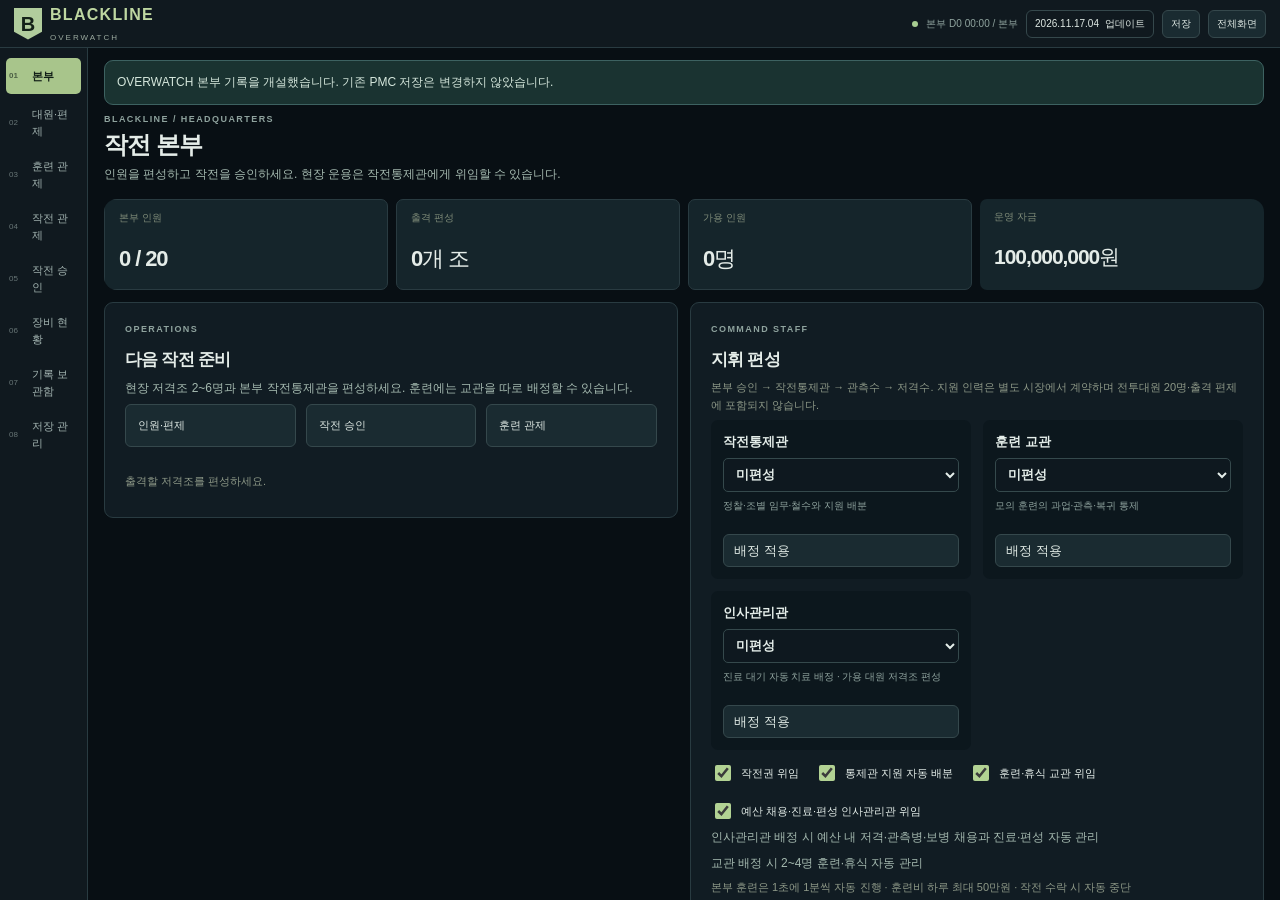
==== commit 1cdaa0c3: "Add budget-driven infantry staffing, twenty-person roster and three squads" ====
--- a/index.html
+++ b/index.html
@@ -8,37 +8,37 @@
 <meta name="apple-mobile-web-app-capable" content="yes">
 <meta name="apple-mobile-web-app-status-bar-style" content="black-translucent">
 <title>BLACKLINE: OVERWATCH</title>
-<link rel="stylesheet" href="overwatch/app.css?v=2026111703">
-<script defer src="overwatch/page-gestures.js?v=2026111703"></script>
-<script defer src="save-codec.js?v=2026111703"></script>
-<script defer src="overwatch/core.js?v=2026111703"></script>
-<script defer src="overwatch/personnel.js?v=2026111703"></script>
-<script defer src="overwatch/maps.js?v=2026111703"></script>
-<script defer src="overwatch/geometry.js?v=2026111703"></script>
-<script defer src="overwatch/command.js?v=2026111703"></script>
-<script defer src="overwatch/battle.js?v=2026111703"></script>
-<script defer src="overwatch/ordnance.js?v=2026111703"></script>
-<script defer src="overwatch/agency.js?v=2026111703"></script>
-<script defer src="overwatch/infantry.js?v=2026111703"></script>
-<script defer src="overwatch/missions.js?v=2026111703"></script>
-<script defer src="overwatch/command-staff.js?v=2026111703"></script>
-<script defer src="overwatch/command-staff-view.js?v=2026111703"></script>
-<script defer src="overwatch/realtime.js?v=2026111703"></script>
-<script defer src="overwatch/vendor/fflate.js?v=2026111703"></script>
-<script defer src="overwatch/storage.js?v=2026111703"></script>
-<script defer src="overwatch/personnel-view.js?v=2026111703"></script>
-<script defer src="overwatch/command-view.js?v=2026111703"></script>
-<script defer src="overwatch/vendor/three.min.js?v=2026111703"></script>
-<script defer src="overwatch/motion.js?v=2026111703"></script>
-<script defer src="overwatch/sprites.js?v=2026111703"></script>
-<script defer src="overwatch/illustrated-renderer.js?v=2026111703"></script>
-<script defer src="overwatch/field-renderer.js?v=2026111703"></script>
-<script defer src="overwatch/audio.js?v=2026111703"></script>
-<script defer src="overwatch/field-view.js?v=2026111703"></script>
-<script defer src="overwatch/missions-view.js?v=2026111703"></script>
-<script defer src="overwatch/updates.js?v=2026111703"></script>
-<script defer src="overwatch/app.js?v=2026111703"></script>
-<link rel="stylesheet" href="overwatch/game-shell.css?v=2026111703">
+<link rel="stylesheet" href="overwatch/app.css?v=2026111704">
+<script defer src="overwatch/page-gestures.js?v=2026111704"></script>
+<script defer src="save-codec.js?v=2026111704"></script>
+<script defer src="overwatch/core.js?v=2026111704"></script>
+<script defer src="overwatch/personnel.js?v=2026111704"></script>
+<script defer src="overwatch/maps.js?v=2026111704"></script>
+<script defer src="overwatch/geometry.js?v=2026111704"></script>
+<script defer src="overwatch/command.js?v=2026111704"></script>
+<script defer src="overwatch/battle.js?v=2026111704"></script>
+<script defer src="overwatch/ordnance.js?v=2026111704"></script>
+<script defer src="overwatch/agency.js?v=2026111704"></script>
+<script defer src="overwatch/infantry.js?v=2026111704"></script>
+<script defer src="overwatch/missions.js?v=2026111704"></script>
+<script defer src="overwatch/command-staff.js?v=2026111704"></script>
+<script defer src="overwatch/command-staff-view.js?v=2026111704"></script>
+<script defer src="overwatch/realtime.js?v=2026111704"></script>
+<script defer src="overwatch/vendor/fflate.js?v=2026111704"></script>
+<script defer src="overwatch/storage.js?v=2026111704"></script>
+<script defer src="overwatch/personnel-view.js?v=2026111704"></script>
+<script defer src="overwatch/command-view.js?v=2026111704"></script>
+<script defer src="overwatch/vendor/three.min.js?v=2026111704"></script>
+<script defer src="overwatch/motion.js?v=2026111704"></script>
+<script defer src="overwatch/sprites.js?v=2026111704"></script>
+<script defer src="overwatch/illustrated-renderer.js?v=2026111704"></script>
+<script defer src="overwatch/field-renderer.js?v=2026111704"></script>
+<script defer src="overwatch/audio.js?v=2026111704"></script>
+<script defer src="overwatch/field-view.js?v=2026111704"></script>
+<script defer src="overwatch/missions-view.js?v=2026111704"></script>
+<script defer src="overwatch/updates.js?v=2026111704"></script>
+<script defer src="overwatch/app.js?v=2026111704"></script>
+<link rel="stylesheet" href="overwatch/game-shell.css?v=2026111704">
 </head>
 <body>
 <a class="skip-link" href="#main">본문으로 이동</a>
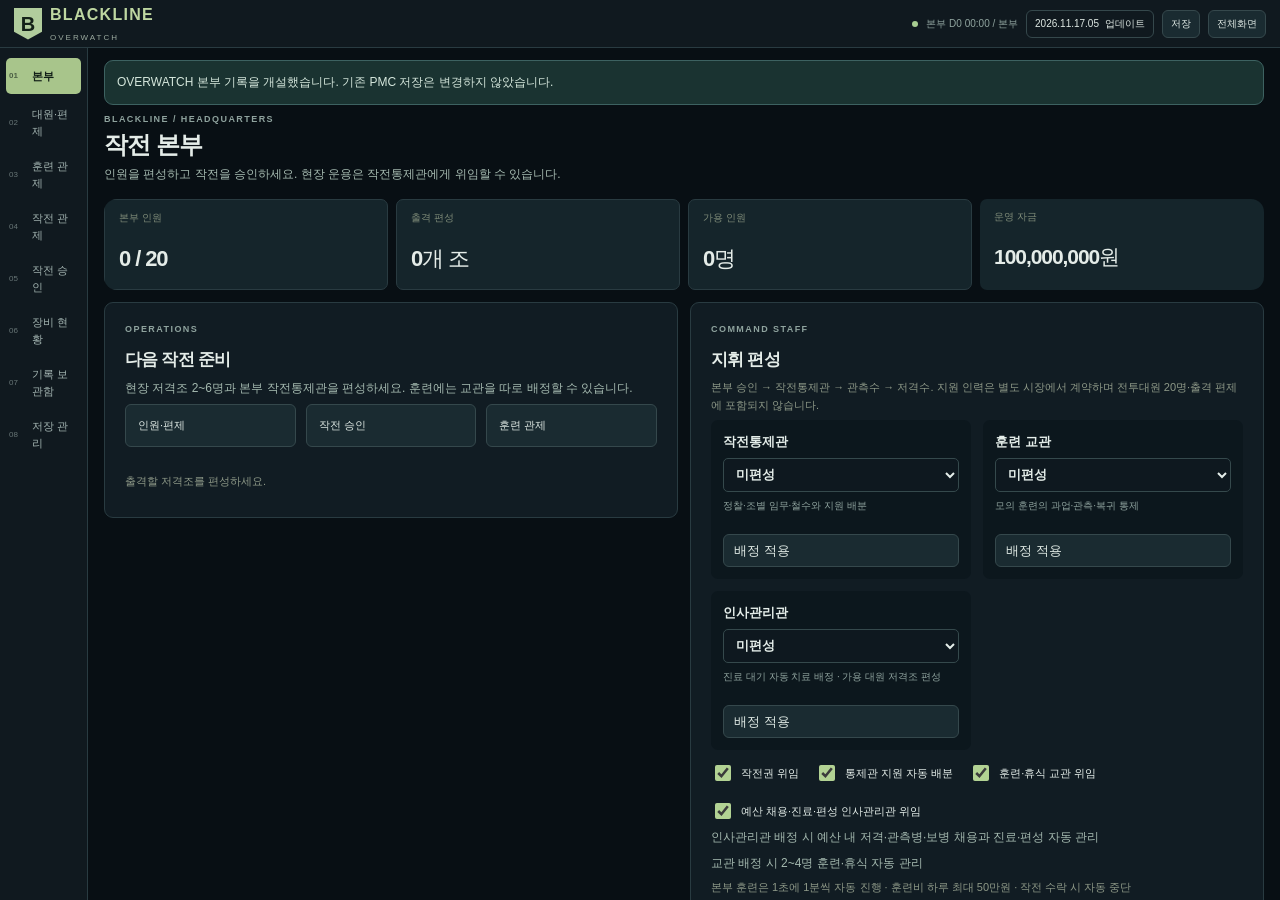
==== commit b49da6c6: "Upgrade faction artwork, individual team command, mission briefings and physical extraction" ====
--- a/index.html
+++ b/index.html
@@ -8,37 +8,37 @@
 <meta name="apple-mobile-web-app-capable" content="yes">
 <meta name="apple-mobile-web-app-status-bar-style" content="black-translucent">
 <title>BLACKLINE: OVERWATCH</title>
-<link rel="stylesheet" href="overwatch/app.css?v=2026111704">
-<script defer src="overwatch/page-gestures.js?v=2026111704"></script>
-<script defer src="save-codec.js?v=2026111704"></script>
-<script defer src="overwatch/core.js?v=2026111704"></script>
-<script defer src="overwatch/personnel.js?v=2026111704"></script>
-<script defer src="overwatch/maps.js?v=2026111704"></script>
-<script defer src="overwatch/geometry.js?v=2026111704"></script>
-<script defer src="overwatch/command.js?v=2026111704"></script>
-<script defer src="overwatch/battle.js?v=2026111704"></script>
-<script defer src="overwatch/ordnance.js?v=2026111704"></script>
-<script defer src="overwatch/agency.js?v=2026111704"></script>
-<script defer src="overwatch/infantry.js?v=2026111704"></script>
-<script defer src="overwatch/missions.js?v=2026111704"></script>
-<script defer src="overwatch/command-staff.js?v=2026111704"></script>
-<script defer src="overwatch/command-staff-view.js?v=2026111704"></script>
-<script defer src="overwatch/realtime.js?v=2026111704"></script>
-<script defer src="overwatch/vendor/fflate.js?v=2026111704"></script>
-<script defer src="overwatch/storage.js?v=2026111704"></script>
-<script defer src="overwatch/personnel-view.js?v=2026111704"></script>
-<script defer src="overwatch/command-view.js?v=2026111704"></script>
-<script defer src="overwatch/vendor/three.min.js?v=2026111704"></script>
-<script defer src="overwatch/motion.js?v=2026111704"></script>
-<script defer src="overwatch/sprites.js?v=2026111704"></script>
-<script defer src="overwatch/illustrated-renderer.js?v=2026111704"></script>
-<script defer src="overwatch/field-renderer.js?v=2026111704"></script>
-<script defer src="overwatch/audio.js?v=2026111704"></script>
-<script defer src="overwatch/field-view.js?v=2026111704"></script>
-<script defer src="overwatch/missions-view.js?v=2026111704"></script>
-<script defer src="overwatch/updates.js?v=2026111704"></script>
-<script defer src="overwatch/app.js?v=2026111704"></script>
-<link rel="stylesheet" href="overwatch/game-shell.css?v=2026111704">
+<link rel="stylesheet" href="overwatch/app.css?v=2026111705">
+<script defer src="overwatch/page-gestures.js?v=2026111705"></script>
+<script defer src="save-codec.js?v=2026111705"></script>
+<script defer src="overwatch/core.js?v=2026111705"></script>
+<script defer src="overwatch/personnel.js?v=2026111705"></script>
+<script defer src="overwatch/maps.js?v=2026111705"></script>
+<script defer src="overwatch/geometry.js?v=2026111705"></script>
+<script defer src="overwatch/command.js?v=2026111705"></script>
+<script defer src="overwatch/battle.js?v=2026111705"></script>
+<script defer src="overwatch/ordnance.js?v=2026111705"></script>
+<script defer src="overwatch/agency.js?v=2026111705"></script>
+<script defer src="overwatch/infantry.js?v=2026111705"></script>
+<script defer src="overwatch/missions.js?v=2026111705"></script>
+<script defer src="overwatch/command-staff.js?v=2026111705"></script>
+<script defer src="overwatch/command-staff-view.js?v=2026111705"></script>
+<script defer src="overwatch/realtime.js?v=2026111705"></script>
+<script defer src="overwatch/vendor/fflate.js?v=2026111705"></script>
+<script defer src="overwatch/storage.js?v=2026111705"></script>
+<script defer src="overwatch/personnel-view.js?v=2026111705"></script>
+<script defer src="overwatch/command-view.js?v=2026111705"></script>
+<script defer src="overwatch/vendor/three.min.js?v=2026111705"></script>
+<script defer src="overwatch/motion.js?v=2026111705"></script>
+<script defer src="overwatch/sprites.js?v=2026111705"></script>
+<script defer src="overwatch/illustrated-renderer.js?v=2026111705"></script>
+<script defer src="overwatch/field-renderer.js?v=2026111705"></script>
+<script defer src="overwatch/audio.js?v=2026111705"></script>
+<script defer src="overwatch/field-view.js?v=2026111705"></script>
+<script defer src="overwatch/missions-view.js?v=2026111705"></script>
+<script defer src="overwatch/updates.js?v=2026111705"></script>
+<script defer src="overwatch/app.js?v=2026111705"></script>
+<link rel="stylesheet" href="overwatch/game-shell.css?v=2026111705">
 </head>
 <body>
 <a class="skip-link" href="#main">본문으로 이동</a>
--- a/overwatch/game-shell.css
+++ b/overwatch/game-shell.css
@@ -2394,3 +2394,101 @@
     padding-right: 4px;
   }
 }
+
+.contract-proposal {
+  margin: 1rem 0;
+  border: 1px solid #344851;
+  border-radius: 8px;
+  background: #0b171d;
+}
+.contract-proposal > summary {
+  padding: 12px;
+  cursor: pointer;
+  font-weight: 700;
+  color: #c6d6ac;
+}
+.operation-report {
+  padding: 18px;
+  line-height: 1.75;
+}
+.operation-report header {
+  border-bottom: 1px solid #405459;
+  padding-bottom: 14px;
+}
+.operation-report figure {
+  margin: 18px 0;
+}
+.operation-report img {
+  display: block;
+  width: 100%;
+  height: auto;
+  max-height: 340px;
+  object-fit: cover;
+  border: 1px solid #405459;
+  border-radius: 6px;
+}
+.operation-report figcaption {
+  font-size: 0.8rem;
+  color: #9eafa8;
+}
+.operation-report h4 {
+  color: #c6d6ac;
+  margin: 20px 0 8px;
+}
+.operation-report p {
+  margin: 8px 0;
+}
+.operation-report section {
+  border-bottom: 1px solid #263b43;
+  padding-bottom: 12px;
+}
+
+.infantry-portrait {
+  width: 110px;
+  height: 135px;
+  object-fit: contain;
+  object-position: left center;
+  display: block;
+  margin-bottom: 10px;
+}
+
+.live-contract-grid > .panel:has(.contract-proposal[open]) {
+  grid-column: 1 / -1;
+}
+.contract-proposal {
+  scroll-margin-top: 65px;
+}
+.operation-report {
+  display: grid;
+  grid-template-columns: minmax(0, 1fr) minmax(0, 1fr);
+  gap: 8px 28px;
+}
+.operation-report header {
+  grid-column: 1 / -1;
+}
+.operation-report figure {
+  grid-row: 2 / 4;
+}
+.operation-report img {
+  max-height: 460px;
+}
+.operation-report section {
+  min-width: 0;
+}
+.live-contract-grid .operation-report h3 {
+  font-size: 24px;
+}
+.live-contract-grid .operation-report p {
+  font-size: 14px;
+}
+@media (max-width: 800px) {
+  .operation-report {
+    display: block;
+  }
+  .operation-report img {
+    max-height: 240px;
+  }
+  .live-contract-grid .operation-report h3 {
+    font-size: 20px;
+  }
+}
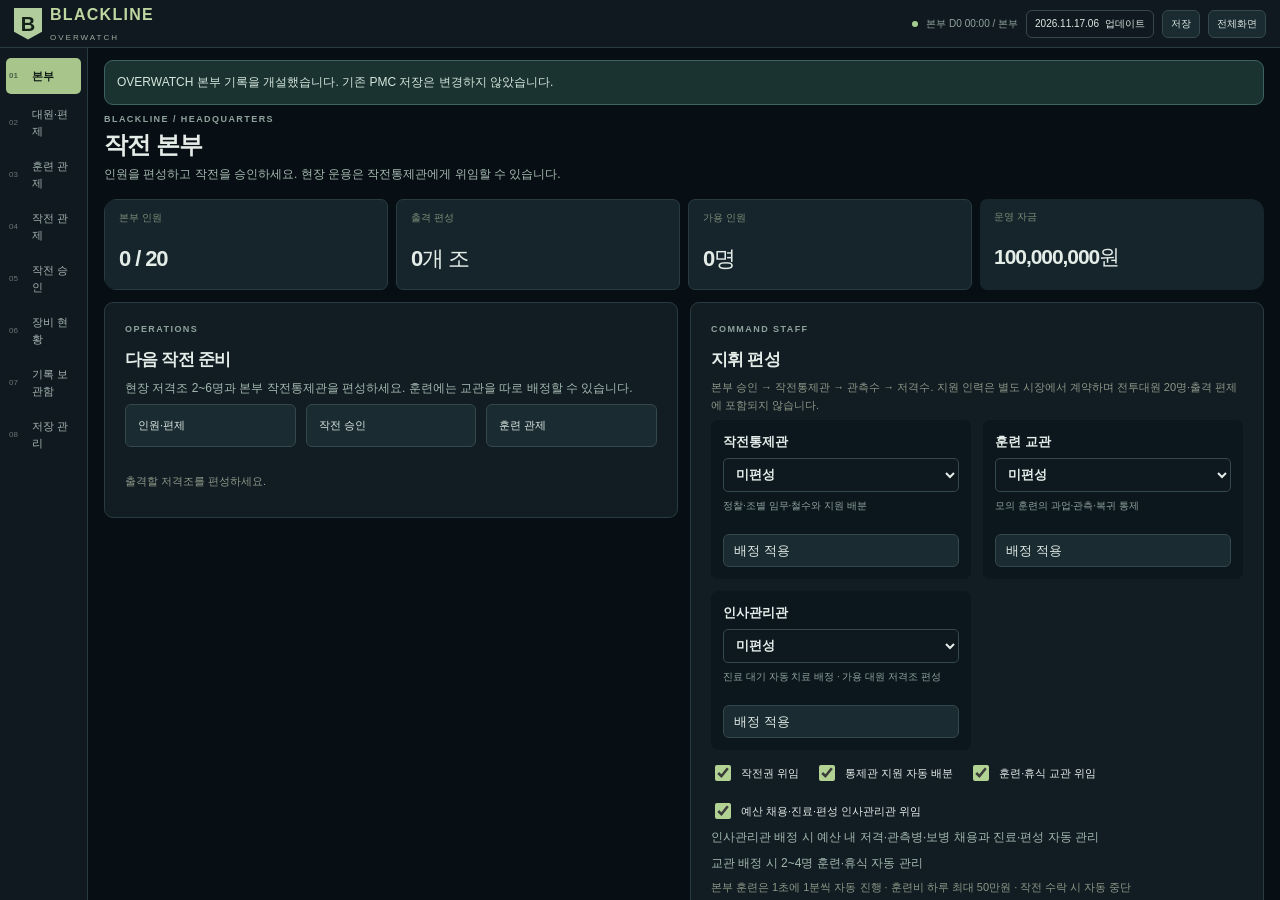
==== commit 931dafaf: "Fix stalled infantry-only saves and recovery; add squad leadership and consistent movement art" ====
--- a/index.html
+++ b/index.html
@@ -8,37 +8,37 @@
 <meta name="apple-mobile-web-app-capable" content="yes">
 <meta name="apple-mobile-web-app-status-bar-style" content="black-translucent">
 <title>BLACKLINE: OVERWATCH</title>
-<link rel="stylesheet" href="overwatch/app.css?v=2026111705">
-<script defer src="overwatch/page-gestures.js?v=2026111705"></script>
-<script defer src="save-codec.js?v=2026111705"></script>
-<script defer src="overwatch/core.js?v=2026111705"></script>
-<script defer src="overwatch/personnel.js?v=2026111705"></script>
-<script defer src="overwatch/maps.js?v=2026111705"></script>
-<script defer src="overwatch/geometry.js?v=2026111705"></script>
-<script defer src="overwatch/command.js?v=2026111705"></script>
-<script defer src="overwatch/battle.js?v=2026111705"></script>
-<script defer src="overwatch/ordnance.js?v=2026111705"></script>
-<script defer src="overwatch/agency.js?v=2026111705"></script>
-<script defer src="overwatch/infantry.js?v=2026111705"></script>
-<script defer src="overwatch/missions.js?v=2026111705"></script>
-<script defer src="overwatch/command-staff.js?v=2026111705"></script>
-<script defer src="overwatch/command-staff-view.js?v=2026111705"></script>
-<script defer src="overwatch/realtime.js?v=2026111705"></script>
-<script defer src="overwatch/vendor/fflate.js?v=2026111705"></script>
-<script defer src="overwatch/storage.js?v=2026111705"></script>
-<script defer src="overwatch/personnel-view.js?v=2026111705"></script>
-<script defer src="overwatch/command-view.js?v=2026111705"></script>
-<script defer src="overwatch/vendor/three.min.js?v=2026111705"></script>
-<script defer src="overwatch/motion.js?v=2026111705"></script>
-<script defer src="overwatch/sprites.js?v=2026111705"></script>
-<script defer src="overwatch/illustrated-renderer.js?v=2026111705"></script>
-<script defer src="overwatch/field-renderer.js?v=2026111705"></script>
-<script defer src="overwatch/audio.js?v=2026111705"></script>
-<script defer src="overwatch/field-view.js?v=2026111705"></script>
-<script defer src="overwatch/missions-view.js?v=2026111705"></script>
-<script defer src="overwatch/updates.js?v=2026111705"></script>
-<script defer src="overwatch/app.js?v=2026111705"></script>
-<link rel="stylesheet" href="overwatch/game-shell.css?v=2026111705">
+<link rel="stylesheet" href="overwatch/app.css?v=2026111706">
+<script defer src="overwatch/page-gestures.js?v=2026111706"></script>
+<script defer src="save-codec.js?v=2026111706"></script>
+<script defer src="overwatch/core.js?v=2026111706"></script>
+<script defer src="overwatch/personnel.js?v=2026111706"></script>
+<script defer src="overwatch/maps.js?v=2026111706"></script>
+<script defer src="overwatch/geometry.js?v=2026111706"></script>
+<script defer src="overwatch/command.js?v=2026111706"></script>
+<script defer src="overwatch/battle.js?v=2026111706"></script>
+<script defer src="overwatch/ordnance.js?v=2026111706"></script>
+<script defer src="overwatch/agency.js?v=2026111706"></script>
+<script defer src="overwatch/infantry.js?v=2026111706"></script>
+<script defer src="overwatch/missions.js?v=2026111706"></script>
+<script defer src="overwatch/command-staff.js?v=2026111706"></script>
+<script defer src="overwatch/command-staff-view.js?v=2026111706"></script>
+<script defer src="overwatch/realtime.js?v=2026111706"></script>
+<script defer src="overwatch/vendor/fflate.js?v=2026111706"></script>
+<script defer src="overwatch/storage.js?v=2026111706"></script>
+<script defer src="overwatch/personnel-view.js?v=2026111706"></script>
+<script defer src="overwatch/command-view.js?v=2026111706"></script>
+<script defer src="overwatch/vendor/three.min.js?v=2026111706"></script>
+<script defer src="overwatch/motion.js?v=2026111706"></script>
+<script defer src="overwatch/sprites.js?v=2026111706"></script>
+<script defer src="overwatch/illustrated-renderer.js?v=2026111706"></script>
+<script defer src="overwatch/field-renderer.js?v=2026111706"></script>
+<script defer src="overwatch/audio.js?v=2026111706"></script>
+<script defer src="overwatch/field-view.js?v=2026111706"></script>
+<script defer src="overwatch/missions-view.js?v=2026111706"></script>
+<script defer src="overwatch/updates.js?v=2026111706"></script>
+<script defer src="overwatch/app.js?v=2026111706"></script>
+<link rel="stylesheet" href="overwatch/game-shell.css?v=2026111706">
 </head>
 <body>
 <a class="skip-link" href="#main">본문으로 이동</a>
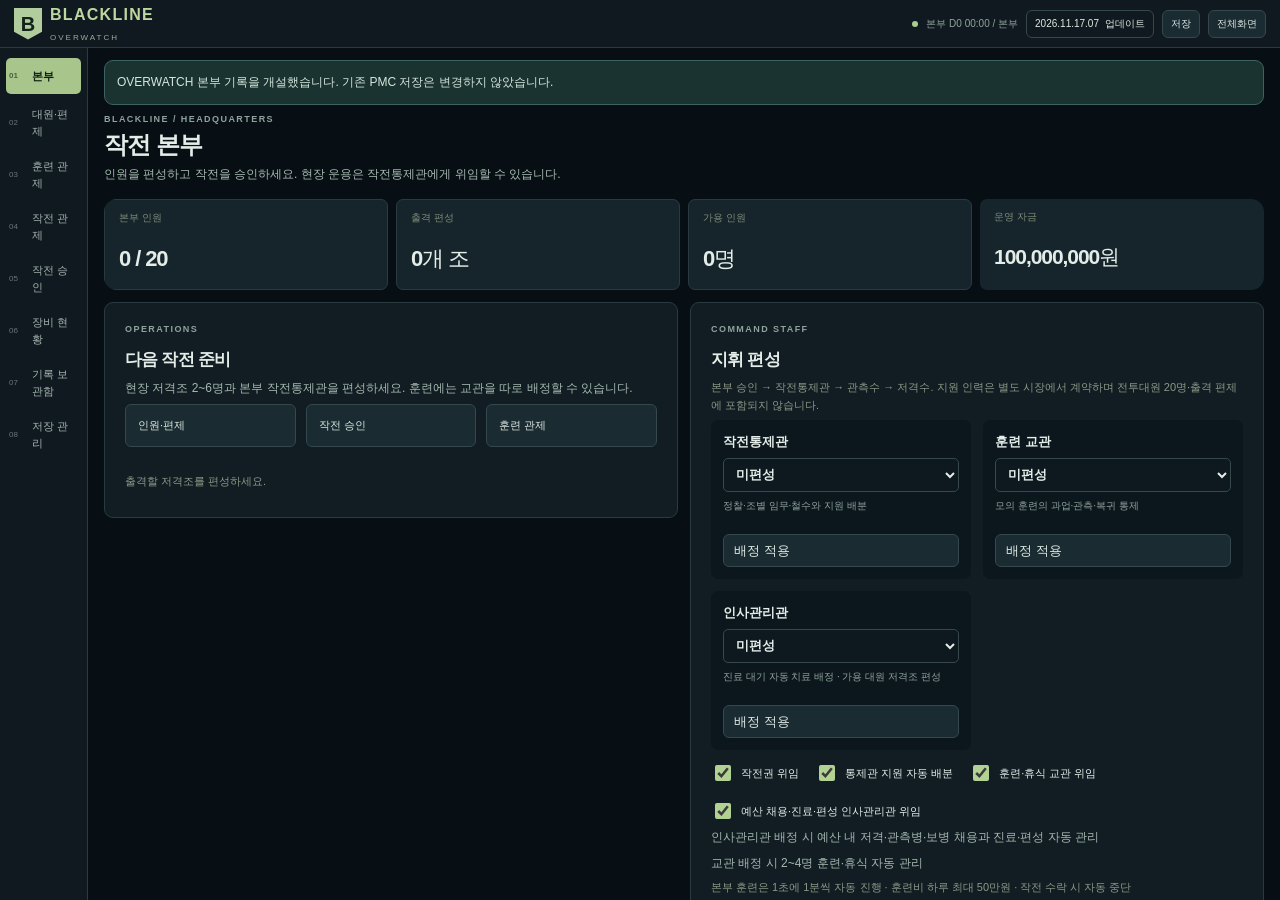
==== commit 366094fe: "Improve readable actor size without map-dependent inflation" ====
--- a/index.html
+++ b/index.html
@@ -8,37 +8,37 @@
 <meta name="apple-mobile-web-app-capable" content="yes">
 <meta name="apple-mobile-web-app-status-bar-style" content="black-translucent">
 <title>BLACKLINE: OVERWATCH</title>
-<link rel="stylesheet" href="overwatch/app.css?v=2026111706">
-<script defer src="overwatch/page-gestures.js?v=2026111706"></script>
-<script defer src="save-codec.js?v=2026111706"></script>
-<script defer src="overwatch/core.js?v=2026111706"></script>
-<script defer src="overwatch/personnel.js?v=2026111706"></script>
-<script defer src="overwatch/maps.js?v=2026111706"></script>
-<script defer src="overwatch/geometry.js?v=2026111706"></script>
-<script defer src="overwatch/command.js?v=2026111706"></script>
-<script defer src="overwatch/battle.js?v=2026111706"></script>
-<script defer src="overwatch/ordnance.js?v=2026111706"></script>
-<script defer src="overwatch/agency.js?v=2026111706"></script>
-<script defer src="overwatch/infantry.js?v=2026111706"></script>
-<script defer src="overwatch/missions.js?v=2026111706"></script>
-<script defer src="overwatch/command-staff.js?v=2026111706"></script>
-<script defer src="overwatch/command-staff-view.js?v=2026111706"></script>
-<script defer src="overwatch/realtime.js?v=2026111706"></script>
-<script defer src="overwatch/vendor/fflate.js?v=2026111706"></script>
-<script defer src="overwatch/storage.js?v=2026111706"></script>
-<script defer src="overwatch/personnel-view.js?v=2026111706"></script>
-<script defer src="overwatch/command-view.js?v=2026111706"></script>
-<script defer src="overwatch/vendor/three.min.js?v=2026111706"></script>
-<script defer src="overwatch/motion.js?v=2026111706"></script>
-<script defer src="overwatch/sprites.js?v=2026111706"></script>
-<script defer src="overwatch/illustrated-renderer.js?v=2026111706"></script>
-<script defer src="overwatch/field-renderer.js?v=2026111706"></script>
-<script defer src="overwatch/audio.js?v=2026111706"></script>
-<script defer src="overwatch/field-view.js?v=2026111706"></script>
-<script defer src="overwatch/missions-view.js?v=2026111706"></script>
-<script defer src="overwatch/updates.js?v=2026111706"></script>
-<script defer src="overwatch/app.js?v=2026111706"></script>
-<link rel="stylesheet" href="overwatch/game-shell.css?v=2026111706">
+<link rel="stylesheet" href="overwatch/app.css?v=2026111707">
+<script defer src="overwatch/page-gestures.js?v=2026111707"></script>
+<script defer src="save-codec.js?v=2026111707"></script>
+<script defer src="overwatch/core.js?v=2026111707"></script>
+<script defer src="overwatch/personnel.js?v=2026111707"></script>
+<script defer src="overwatch/maps.js?v=2026111707"></script>
+<script defer src="overwatch/geometry.js?v=2026111707"></script>
+<script defer src="overwatch/command.js?v=2026111707"></script>
+<script defer src="overwatch/battle.js?v=2026111707"></script>
+<script defer src="overwatch/ordnance.js?v=2026111707"></script>
+<script defer src="overwatch/agency.js?v=2026111707"></script>
+<script defer src="overwatch/infantry.js?v=2026111707"></script>
+<script defer src="overwatch/missions.js?v=2026111707"></script>
+<script defer src="overwatch/command-staff.js?v=2026111707"></script>
+<script defer src="overwatch/command-staff-view.js?v=2026111707"></script>
+<script defer src="overwatch/realtime.js?v=2026111707"></script>
+<script defer src="overwatch/vendor/fflate.js?v=2026111707"></script>
+<script defer src="overwatch/storage.js?v=2026111707"></script>
+<script defer src="overwatch/personnel-view.js?v=2026111707"></script>
+<script defer src="overwatch/command-view.js?v=2026111707"></script>
+<script defer src="overwatch/vendor/three.min.js?v=2026111707"></script>
+<script defer src="overwatch/motion.js?v=2026111707"></script>
+<script defer src="overwatch/sprites.js?v=2026111707"></script>
+<script defer src="overwatch/illustrated-renderer.js?v=2026111707"></script>
+<script defer src="overwatch/field-renderer.js?v=2026111707"></script>
+<script defer src="overwatch/audio.js?v=2026111707"></script>
+<script defer src="overwatch/field-view.js?v=2026111707"></script>
+<script defer src="overwatch/missions-view.js?v=2026111707"></script>
+<script defer src="overwatch/updates.js?v=2026111707"></script>
+<script defer src="overwatch/app.js?v=2026111707"></script>
+<link rel="stylesheet" href="overwatch/game-shell.css?v=2026111707">
 </head>
 <body>
 <a class="skip-link" href="#main">본문으로 이동</a>
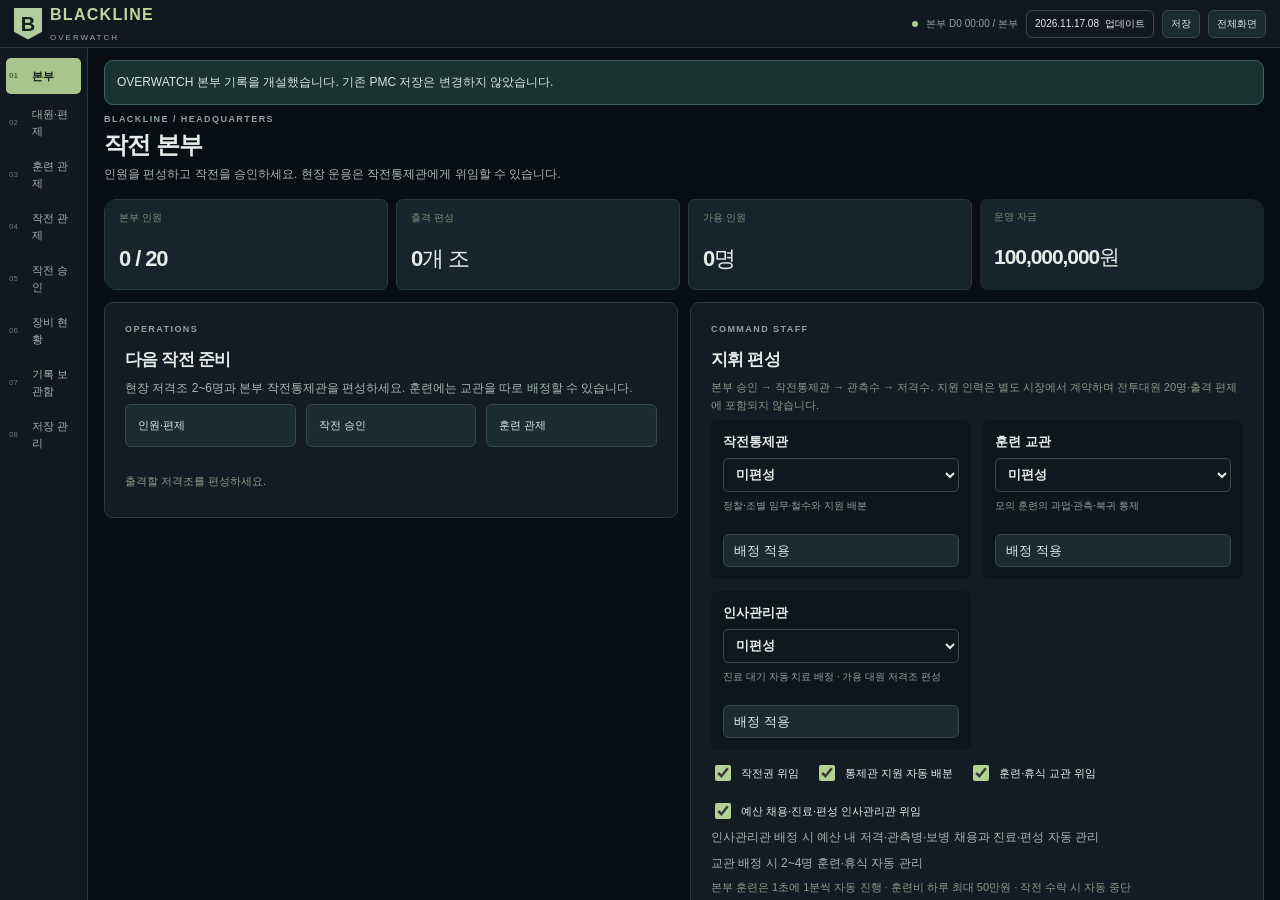
==== commit 73a6a110: "Count returned infantry in rescue success and expose undeployed team reasons" ====
--- a/index.html
+++ b/index.html
@@ -8,37 +8,37 @@
 <meta name="apple-mobile-web-app-capable" content="yes">
 <meta name="apple-mobile-web-app-status-bar-style" content="black-translucent">
 <title>BLACKLINE: OVERWATCH</title>
-<link rel="stylesheet" href="overwatch/app.css?v=2026111707">
-<script defer src="overwatch/page-gestures.js?v=2026111707"></script>
-<script defer src="save-codec.js?v=2026111707"></script>
-<script defer src="overwatch/core.js?v=2026111707"></script>
-<script defer src="overwatch/personnel.js?v=2026111707"></script>
-<script defer src="overwatch/maps.js?v=2026111707"></script>
-<script defer src="overwatch/geometry.js?v=2026111707"></script>
-<script defer src="overwatch/command.js?v=2026111707"></script>
-<script defer src="overwatch/battle.js?v=2026111707"></script>
-<script defer src="overwatch/ordnance.js?v=2026111707"></script>
-<script defer src="overwatch/agency.js?v=2026111707"></script>
-<script defer src="overwatch/infantry.js?v=2026111707"></script>
-<script defer src="overwatch/missions.js?v=2026111707"></script>
-<script defer src="overwatch/command-staff.js?v=2026111707"></script>
-<script defer src="overwatch/command-staff-view.js?v=2026111707"></script>
-<script defer src="overwatch/realtime.js?v=2026111707"></script>
-<script defer src="overwatch/vendor/fflate.js?v=2026111707"></script>
-<script defer src="overwatch/storage.js?v=2026111707"></script>
-<script defer src="overwatch/personnel-view.js?v=2026111707"></script>
-<script defer src="overwatch/command-view.js?v=2026111707"></script>
-<script defer src="overwatch/vendor/three.min.js?v=2026111707"></script>
-<script defer src="overwatch/motion.js?v=2026111707"></script>
-<script defer src="overwatch/sprites.js?v=2026111707"></script>
-<script defer src="overwatch/illustrated-renderer.js?v=2026111707"></script>
-<script defer src="overwatch/field-renderer.js?v=2026111707"></script>
-<script defer src="overwatch/audio.js?v=2026111707"></script>
-<script defer src="overwatch/field-view.js?v=2026111707"></script>
-<script defer src="overwatch/missions-view.js?v=2026111707"></script>
-<script defer src="overwatch/updates.js?v=2026111707"></script>
-<script defer src="overwatch/app.js?v=2026111707"></script>
-<link rel="stylesheet" href="overwatch/game-shell.css?v=2026111707">
+<link rel="stylesheet" href="overwatch/app.css?v=2026111708">
+<script defer src="overwatch/page-gestures.js?v=2026111708"></script>
+<script defer src="save-codec.js?v=2026111708"></script>
+<script defer src="overwatch/core.js?v=2026111708"></script>
+<script defer src="overwatch/personnel.js?v=2026111708"></script>
+<script defer src="overwatch/maps.js?v=2026111708"></script>
+<script defer src="overwatch/geometry.js?v=2026111708"></script>
+<script defer src="overwatch/command.js?v=2026111708"></script>
+<script defer src="overwatch/battle.js?v=2026111708"></script>
+<script defer src="overwatch/ordnance.js?v=2026111708"></script>
+<script defer src="overwatch/agency.js?v=2026111708"></script>
+<script defer src="overwatch/infantry.js?v=2026111708"></script>
+<script defer src="overwatch/missions.js?v=2026111708"></script>
+<script defer src="overwatch/command-staff.js?v=2026111708"></script>
+<script defer src="overwatch/command-staff-view.js?v=2026111708"></script>
+<script defer src="overwatch/realtime.js?v=2026111708"></script>
+<script defer src="overwatch/vendor/fflate.js?v=2026111708"></script>
+<script defer src="overwatch/storage.js?v=2026111708"></script>
+<script defer src="overwatch/personnel-view.js?v=2026111708"></script>
+<script defer src="overwatch/command-view.js?v=2026111708"></script>
+<script defer src="overwatch/vendor/three.min.js?v=2026111708"></script>
+<script defer src="overwatch/motion.js?v=2026111708"></script>
+<script defer src="overwatch/sprites.js?v=2026111708"></script>
+<script defer src="overwatch/illustrated-renderer.js?v=2026111708"></script>
+<script defer src="overwatch/field-renderer.js?v=2026111708"></script>
+<script defer src="overwatch/audio.js?v=2026111708"></script>
+<script defer src="overwatch/field-view.js?v=2026111708"></script>
+<script defer src="overwatch/missions-view.js?v=2026111708"></script>
+<script defer src="overwatch/updates.js?v=2026111708"></script>
+<script defer src="overwatch/app.js?v=2026111708"></script>
+<link rel="stylesheet" href="overwatch/game-shell.css?v=2026111708">
 </head>
 <body>
 <a class="skip-link" href="#main">본문으로 이동</a>
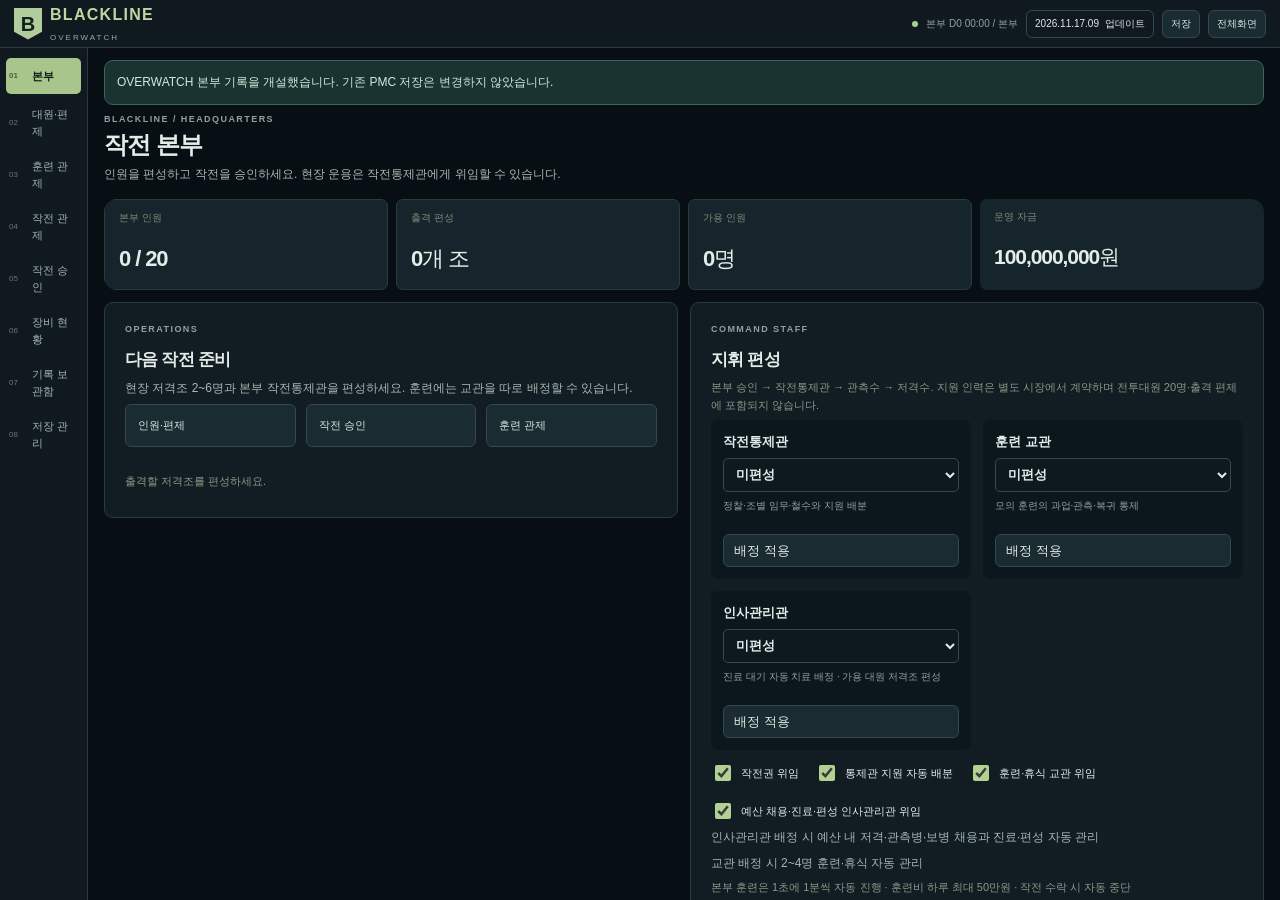
==== commit 9bb8b052: "Increase tactical actor display size by fifteen percent" ====
--- a/index.html
+++ b/index.html
@@ -8,37 +8,37 @@
 <meta name="apple-mobile-web-app-capable" content="yes">
 <meta name="apple-mobile-web-app-status-bar-style" content="black-translucent">
 <title>BLACKLINE: OVERWATCH</title>
-<link rel="stylesheet" href="overwatch/app.css?v=2026111708">
-<script defer src="overwatch/page-gestures.js?v=2026111708"></script>
-<script defer src="save-codec.js?v=2026111708"></script>
-<script defer src="overwatch/core.js?v=2026111708"></script>
-<script defer src="overwatch/personnel.js?v=2026111708"></script>
-<script defer src="overwatch/maps.js?v=2026111708"></script>
-<script defer src="overwatch/geometry.js?v=2026111708"></script>
-<script defer src="overwatch/command.js?v=2026111708"></script>
-<script defer src="overwatch/battle.js?v=2026111708"></script>
-<script defer src="overwatch/ordnance.js?v=2026111708"></script>
-<script defer src="overwatch/agency.js?v=2026111708"></script>
-<script defer src="overwatch/infantry.js?v=2026111708"></script>
-<script defer src="overwatch/missions.js?v=2026111708"></script>
-<script defer src="overwatch/command-staff.js?v=2026111708"></script>
-<script defer src="overwatch/command-staff-view.js?v=2026111708"></script>
-<script defer src="overwatch/realtime.js?v=2026111708"></script>
-<script defer src="overwatch/vendor/fflate.js?v=2026111708"></script>
-<script defer src="overwatch/storage.js?v=2026111708"></script>
-<script defer src="overwatch/personnel-view.js?v=2026111708"></script>
-<script defer src="overwatch/command-view.js?v=2026111708"></script>
-<script defer src="overwatch/vendor/three.min.js?v=2026111708"></script>
-<script defer src="overwatch/motion.js?v=2026111708"></script>
-<script defer src="overwatch/sprites.js?v=2026111708"></script>
-<script defer src="overwatch/illustrated-renderer.js?v=2026111708"></script>
-<script defer src="overwatch/field-renderer.js?v=2026111708"></script>
-<script defer src="overwatch/audio.js?v=2026111708"></script>
-<script defer src="overwatch/field-view.js?v=2026111708"></script>
-<script defer src="overwatch/missions-view.js?v=2026111708"></script>
-<script defer src="overwatch/updates.js?v=2026111708"></script>
-<script defer src="overwatch/app.js?v=2026111708"></script>
-<link rel="stylesheet" href="overwatch/game-shell.css?v=2026111708">
+<link rel="stylesheet" href="overwatch/app.css?v=2026111709">
+<script defer src="overwatch/page-gestures.js?v=2026111709"></script>
+<script defer src="save-codec.js?v=2026111709"></script>
+<script defer src="overwatch/core.js?v=2026111709"></script>
+<script defer src="overwatch/personnel.js?v=2026111709"></script>
+<script defer src="overwatch/maps.js?v=2026111709"></script>
+<script defer src="overwatch/geometry.js?v=2026111709"></script>
+<script defer src="overwatch/command.js?v=2026111709"></script>
+<script defer src="overwatch/battle.js?v=2026111709"></script>
+<script defer src="overwatch/ordnance.js?v=2026111709"></script>
+<script defer src="overwatch/agency.js?v=2026111709"></script>
+<script defer src="overwatch/infantry.js?v=2026111709"></script>
+<script defer src="overwatch/missions.js?v=2026111709"></script>
+<script defer src="overwatch/command-staff.js?v=2026111709"></script>
+<script defer src="overwatch/command-staff-view.js?v=2026111709"></script>
+<script defer src="overwatch/realtime.js?v=2026111709"></script>
+<script defer src="overwatch/vendor/fflate.js?v=2026111709"></script>
+<script defer src="overwatch/storage.js?v=2026111709"></script>
+<script defer src="overwatch/personnel-view.js?v=2026111709"></script>
+<script defer src="overwatch/command-view.js?v=2026111709"></script>
+<script defer src="overwatch/vendor/three.min.js?v=2026111709"></script>
+<script defer src="overwatch/motion.js?v=2026111709"></script>
+<script defer src="overwatch/sprites.js?v=2026111709"></script>
+<script defer src="overwatch/illustrated-renderer.js?v=2026111709"></script>
+<script defer src="overwatch/field-renderer.js?v=2026111709"></script>
+<script defer src="overwatch/audio.js?v=2026111709"></script>
+<script defer src="overwatch/field-view.js?v=2026111709"></script>
+<script defer src="overwatch/missions-view.js?v=2026111709"></script>
+<script defer src="overwatch/updates.js?v=2026111709"></script>
+<script defer src="overwatch/app.js?v=2026111709"></script>
+<link rel="stylesheet" href="overwatch/game-shell.css?v=2026111709">
 </head>
 <body>
 <a class="skip-link" href="#main">본문으로 이동</a>
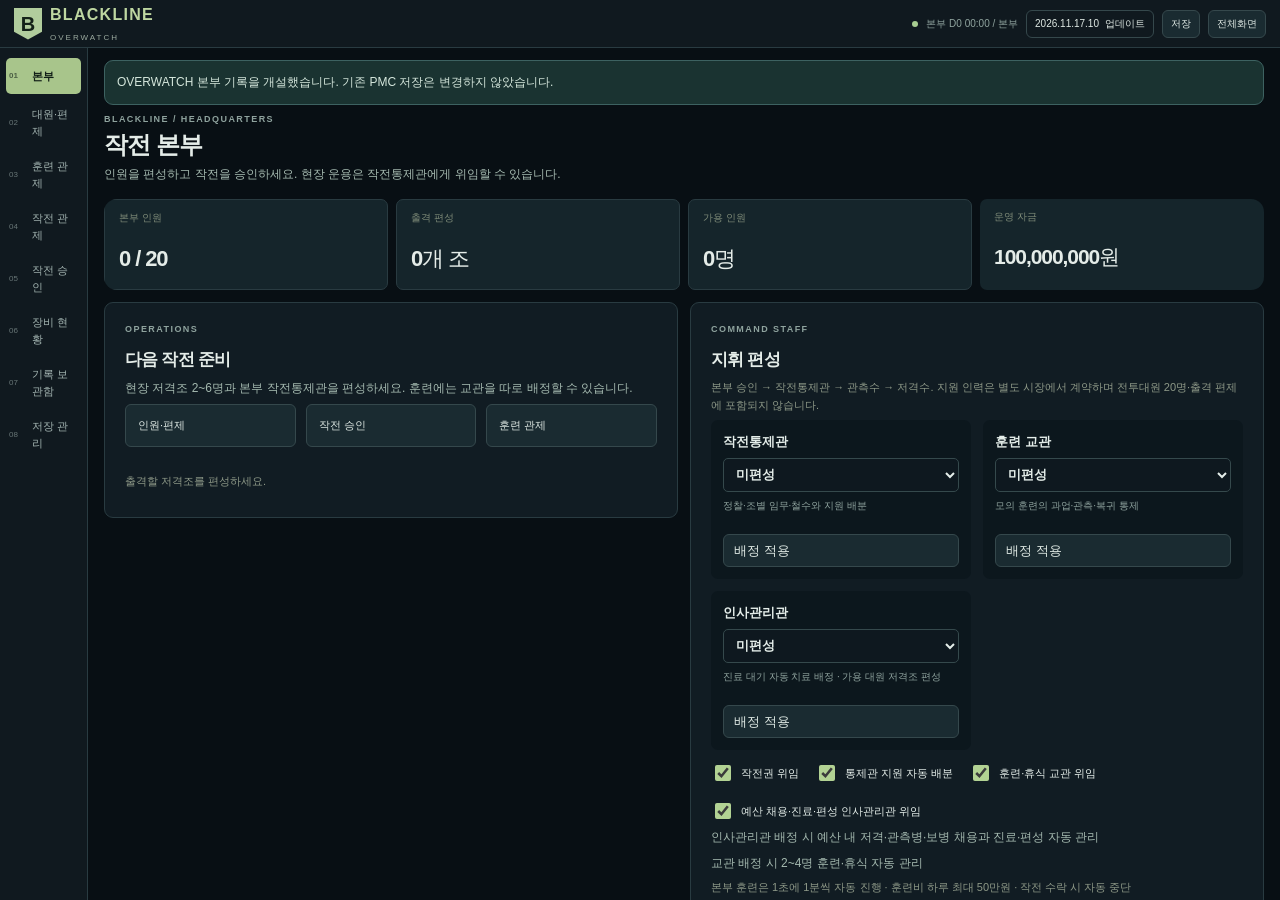
==== commit eda46c0d: "Preserve current saves when browser backup storage exceeds quota" ====
--- a/index.html
+++ b/index.html
@@ -8,37 +8,37 @@
 <meta name="apple-mobile-web-app-capable" content="yes">
 <meta name="apple-mobile-web-app-status-bar-style" content="black-translucent">
 <title>BLACKLINE: OVERWATCH</title>
-<link rel="stylesheet" href="overwatch/app.css?v=2026111709">
-<script defer src="overwatch/page-gestures.js?v=2026111709"></script>
-<script defer src="save-codec.js?v=2026111709"></script>
-<script defer src="overwatch/core.js?v=2026111709"></script>
-<script defer src="overwatch/personnel.js?v=2026111709"></script>
-<script defer src="overwatch/maps.js?v=2026111709"></script>
-<script defer src="overwatch/geometry.js?v=2026111709"></script>
-<script defer src="overwatch/command.js?v=2026111709"></script>
-<script defer src="overwatch/battle.js?v=2026111709"></script>
-<script defer src="overwatch/ordnance.js?v=2026111709"></script>
-<script defer src="overwatch/agency.js?v=2026111709"></script>
-<script defer src="overwatch/infantry.js?v=2026111709"></script>
-<script defer src="overwatch/missions.js?v=2026111709"></script>
-<script defer src="overwatch/command-staff.js?v=2026111709"></script>
-<script defer src="overwatch/command-staff-view.js?v=2026111709"></script>
-<script defer src="overwatch/realtime.js?v=2026111709"></script>
-<script defer src="overwatch/vendor/fflate.js?v=2026111709"></script>
-<script defer src="overwatch/storage.js?v=2026111709"></script>
-<script defer src="overwatch/personnel-view.js?v=2026111709"></script>
-<script defer src="overwatch/command-view.js?v=2026111709"></script>
-<script defer src="overwatch/vendor/three.min.js?v=2026111709"></script>
-<script defer src="overwatch/motion.js?v=2026111709"></script>
-<script defer src="overwatch/sprites.js?v=2026111709"></script>
-<script defer src="overwatch/illustrated-renderer.js?v=2026111709"></script>
-<script defer src="overwatch/field-renderer.js?v=2026111709"></script>
-<script defer src="overwatch/audio.js?v=2026111709"></script>
-<script defer src="overwatch/field-view.js?v=2026111709"></script>
-<script defer src="overwatch/missions-view.js?v=2026111709"></script>
-<script defer src="overwatch/updates.js?v=2026111709"></script>
-<script defer src="overwatch/app.js?v=2026111709"></script>
-<link rel="stylesheet" href="overwatch/game-shell.css?v=2026111709">
+<link rel="stylesheet" href="overwatch/app.css?v=2026111710">
+<script defer src="overwatch/page-gestures.js?v=2026111710"></script>
+<script defer src="save-codec.js?v=2026111710"></script>
+<script defer src="overwatch/core.js?v=2026111710"></script>
+<script defer src="overwatch/personnel.js?v=2026111710"></script>
+<script defer src="overwatch/maps.js?v=2026111710"></script>
+<script defer src="overwatch/geometry.js?v=2026111710"></script>
+<script defer src="overwatch/command.js?v=2026111710"></script>
+<script defer src="overwatch/battle.js?v=2026111710"></script>
+<script defer src="overwatch/ordnance.js?v=2026111710"></script>
+<script defer src="overwatch/agency.js?v=2026111710"></script>
+<script defer src="overwatch/infantry.js?v=2026111710"></script>
+<script defer src="overwatch/missions.js?v=2026111710"></script>
+<script defer src="overwatch/command-staff.js?v=2026111710"></script>
+<script defer src="overwatch/command-staff-view.js?v=2026111710"></script>
+<script defer src="overwatch/realtime.js?v=2026111710"></script>
+<script defer src="overwatch/vendor/fflate.js?v=2026111710"></script>
+<script defer src="overwatch/storage.js?v=2026111710"></script>
+<script defer src="overwatch/personnel-view.js?v=2026111710"></script>
+<script defer src="overwatch/command-view.js?v=2026111710"></script>
+<script defer src="overwatch/vendor/three.min.js?v=2026111710"></script>
+<script defer src="overwatch/motion.js?v=2026111710"></script>
+<script defer src="overwatch/sprites.js?v=2026111710"></script>
+<script defer src="overwatch/illustrated-renderer.js?v=2026111710"></script>
+<script defer src="overwatch/field-renderer.js?v=2026111710"></script>
+<script defer src="overwatch/audio.js?v=2026111710"></script>
+<script defer src="overwatch/field-view.js?v=2026111710"></script>
+<script defer src="overwatch/missions-view.js?v=2026111710"></script>
+<script defer src="overwatch/updates.js?v=2026111710"></script>
+<script defer src="overwatch/app.js?v=2026111710"></script>
+<link rel="stylesheet" href="overwatch/game-shell.css?v=2026111710">
 </head>
 <body>
 <a class="skip-link" href="#main">본문으로 이동</a>
